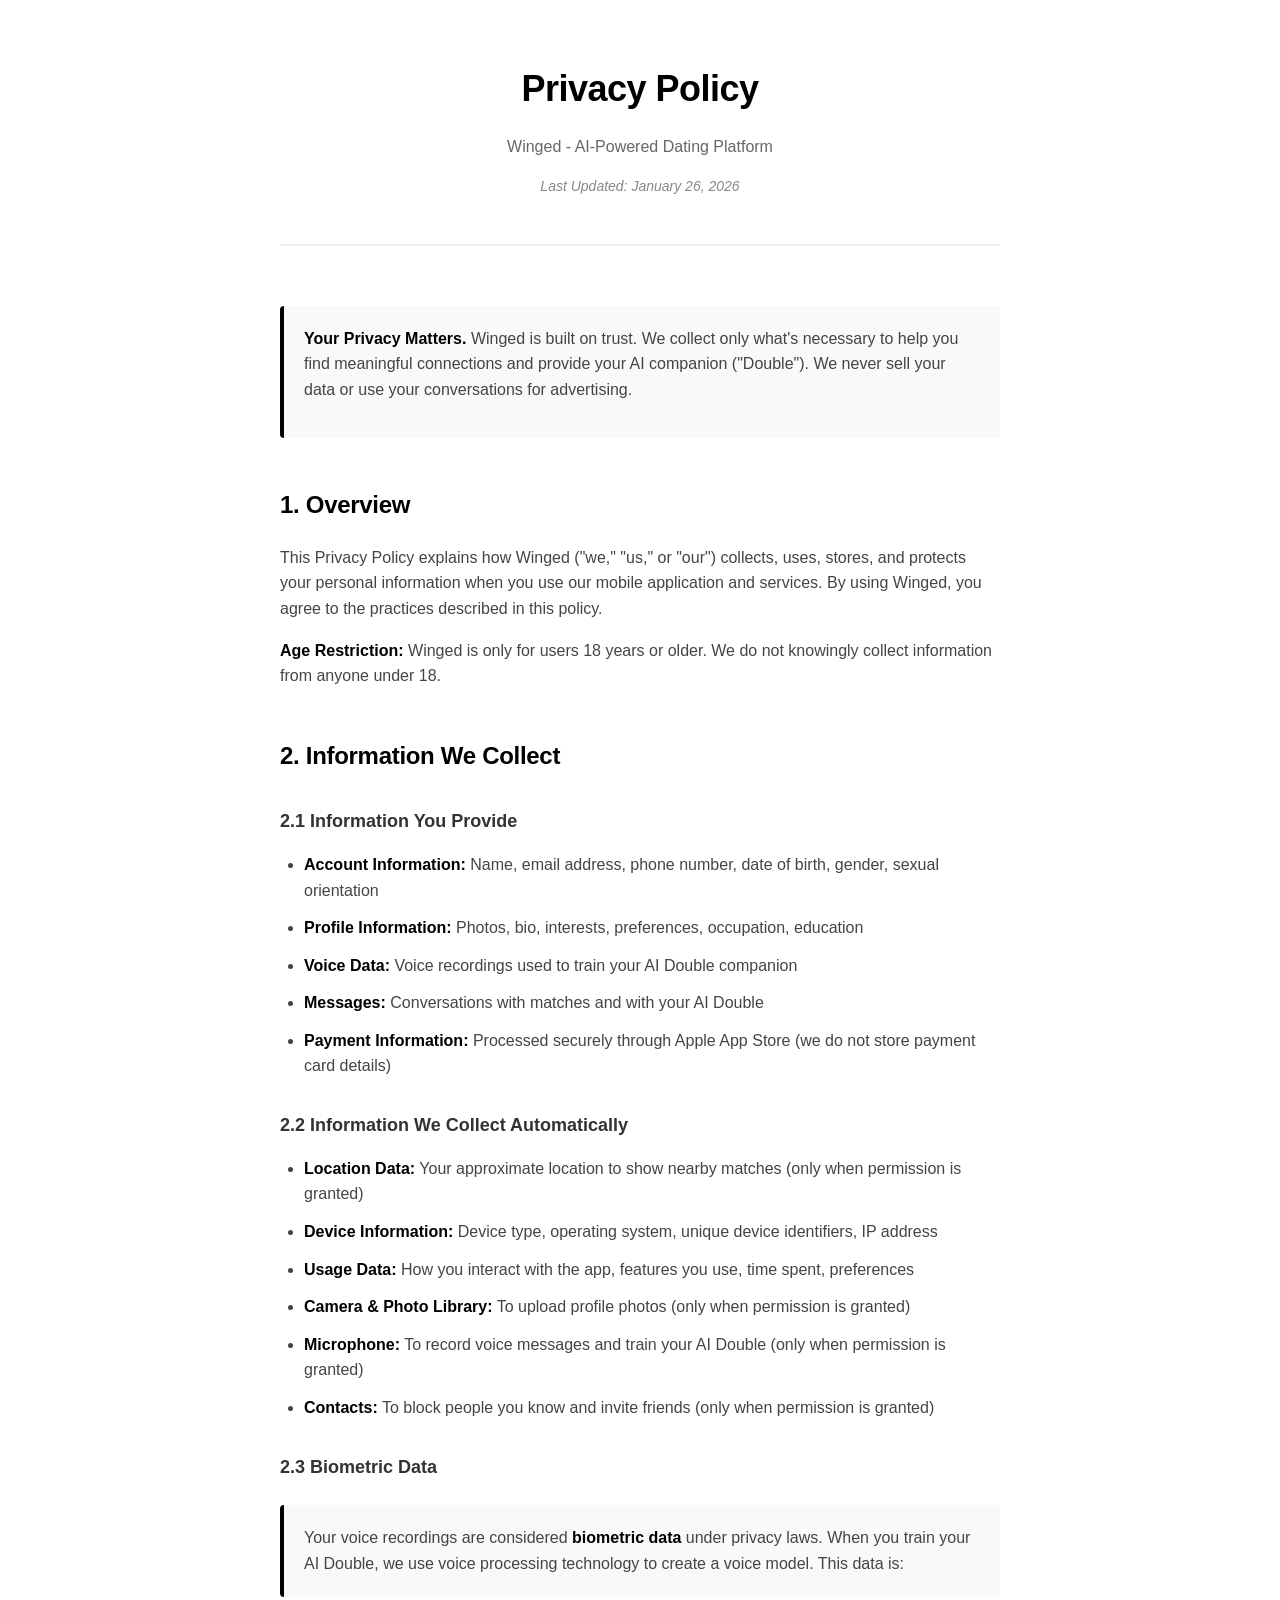
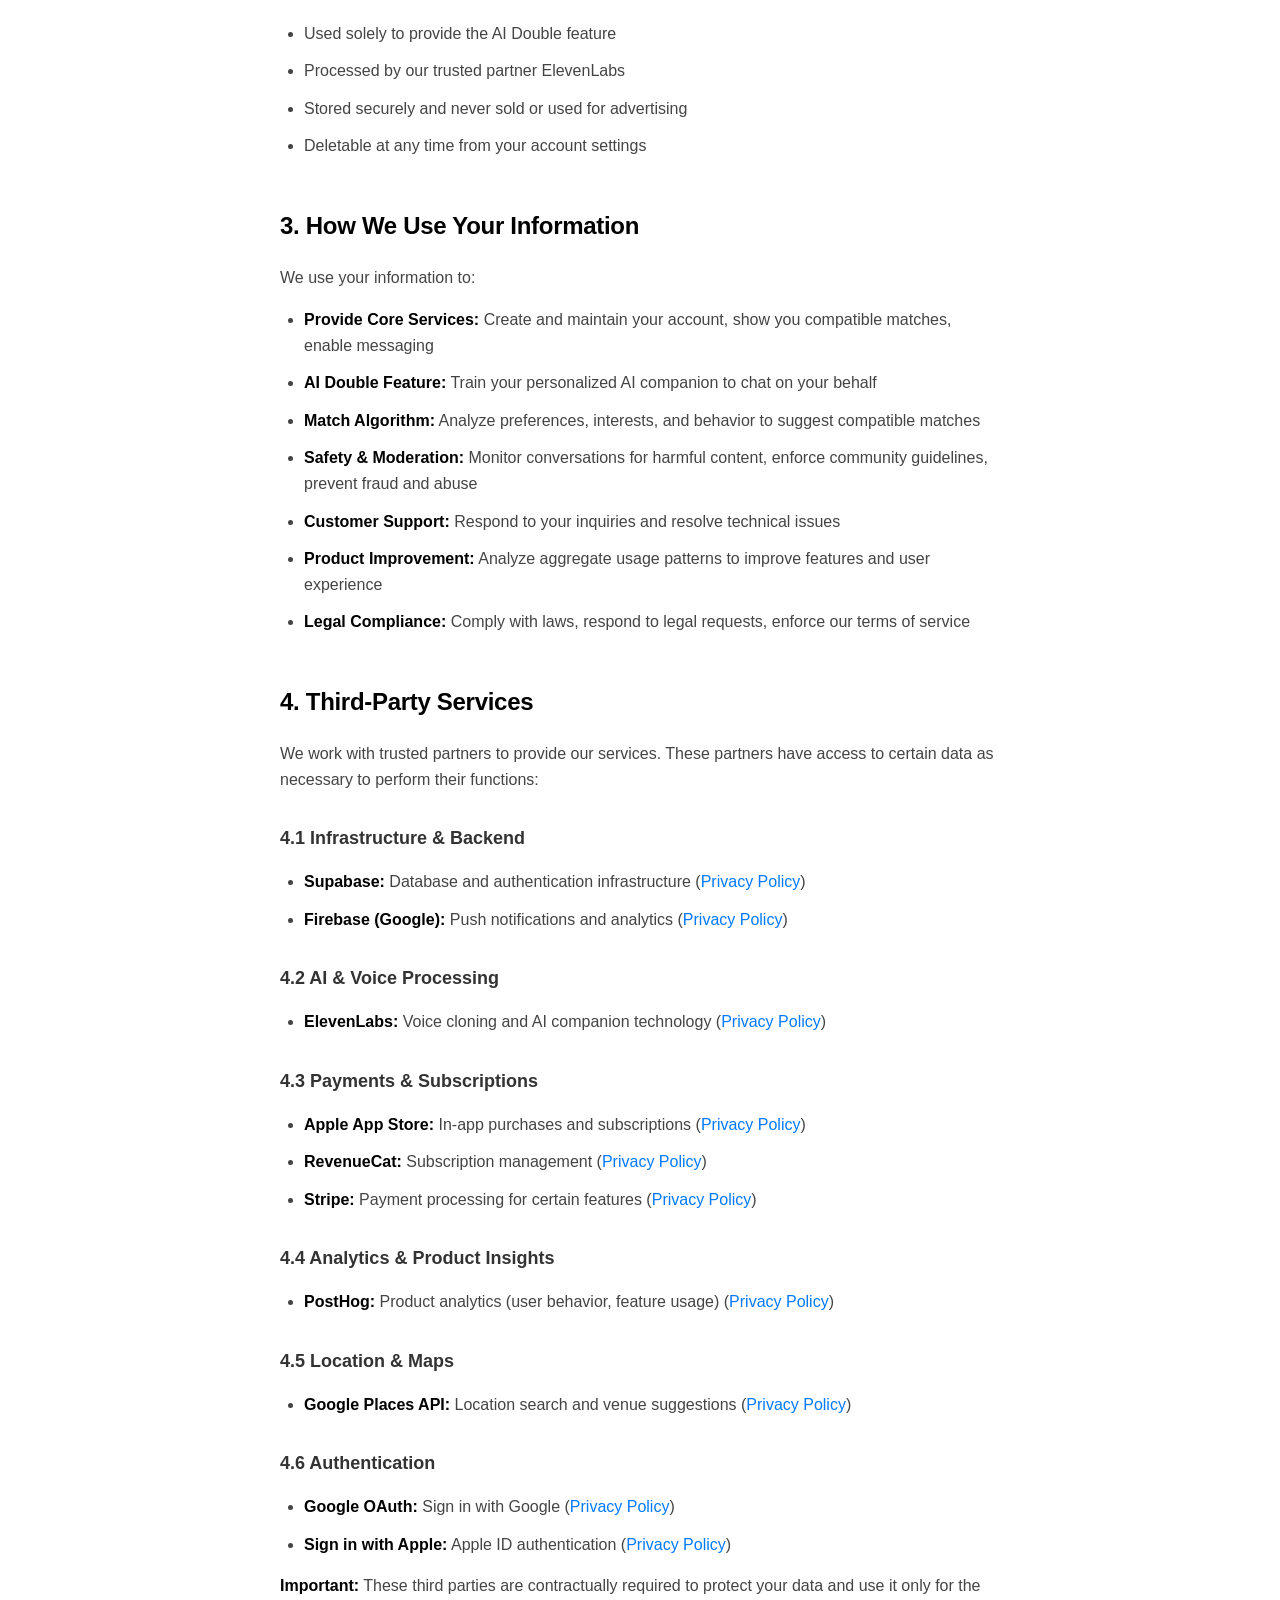
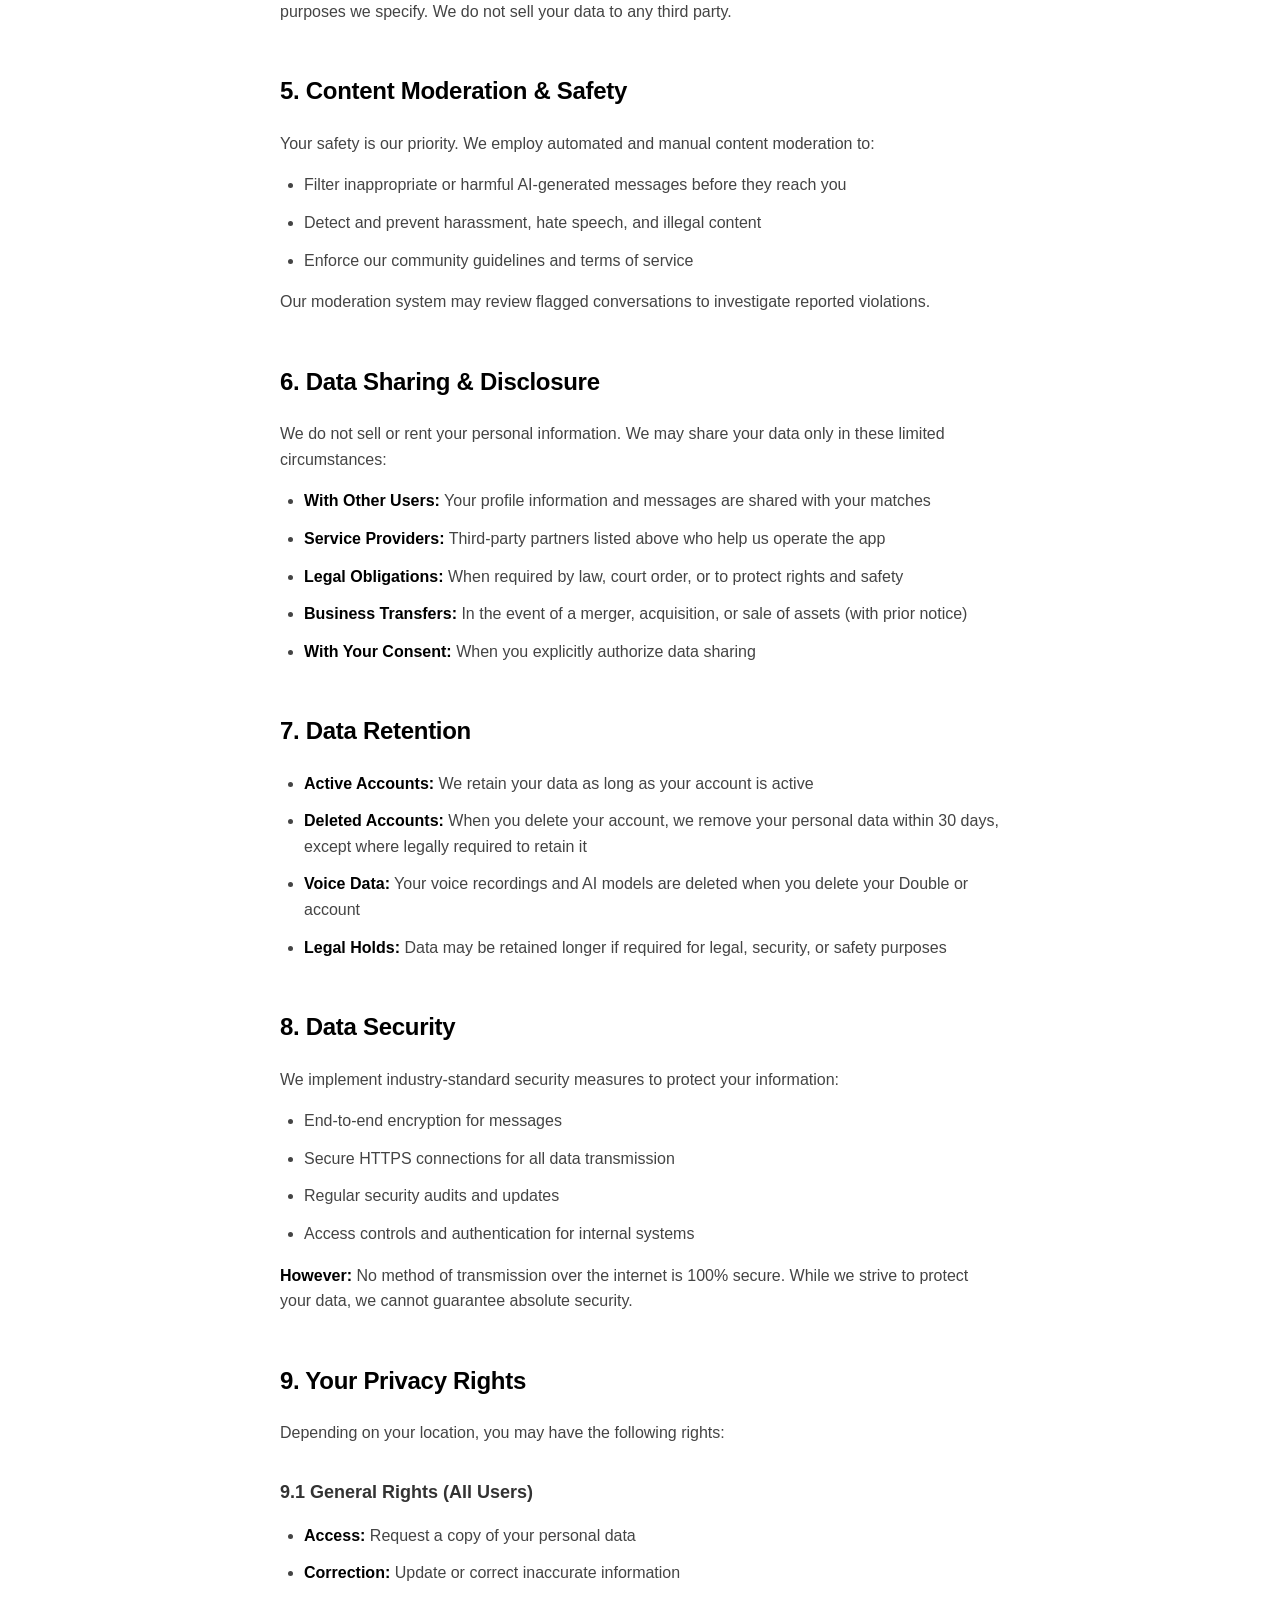
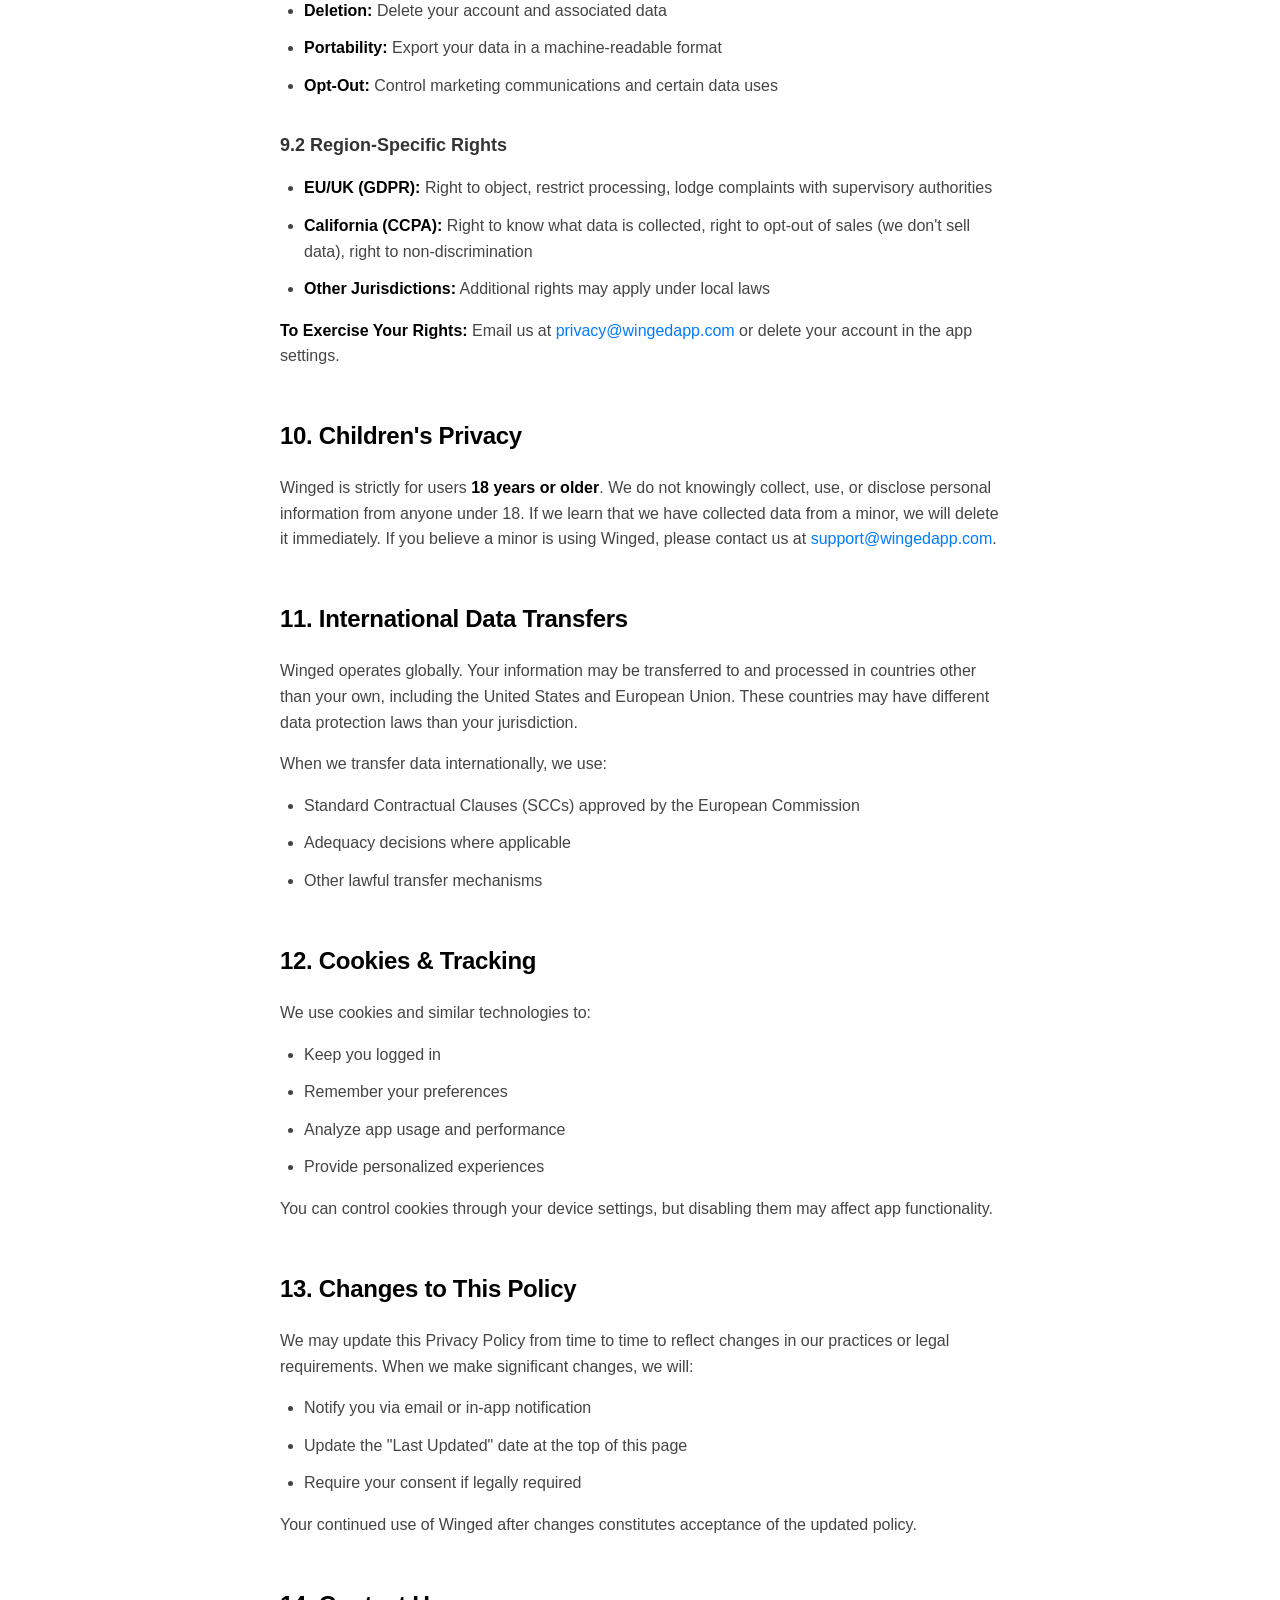
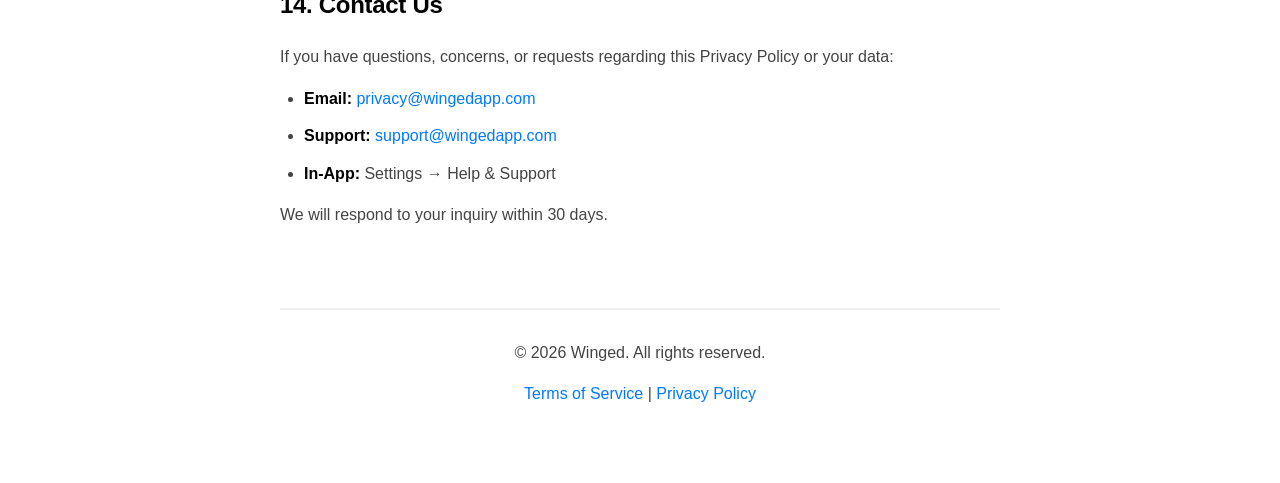
==== privacy-policy/index.html @ e5855928 "Add legal documents for Winged app - privacy policy and terms of service" ====
<!DOCTYPE html>
<html lang="en">
<head>
    <meta charset="UTF-8">
    <meta name="viewport" content="width=device-width, initial-scale=1.0">
    <title>Privacy Policy - Winged</title>
    <style>
        * {
            margin: 0;
            padding: 0;
            box-sizing: border-box;
        }

        body {
            font-family: -apple-system, BlinkMacSystemFont, 'Segoe UI', 'Roboto', 'Helvetica', 'Arial', sans-serif;
            line-height: 1.6;
            color: #333;
            background: #ffffff;
            padding: 20px;
        }

        .container {
            max-width: 800px;
            margin: 0 auto;
            background: white;
            padding: 40px;
        }

        header {
            text-align: center;
            margin-bottom: 60px;
            padding-bottom: 30px;
            border-bottom: 2px solid #f0f0f0;
        }

        h1 {
            font-size: 36px;
            font-weight: 700;
            color: #000;
            margin-bottom: 16px;
            letter-spacing: -0.5px;
        }

        .subtitle {
            font-size: 16px;
            color: #666;
            margin-top: 12px;
        }

        h2 {
            font-size: 24px;
            font-weight: 700;
            color: #000;
            margin-top: 48px;
            margin-bottom: 20px;
            letter-spacing: -0.3px;
        }

        h3 {
            font-size: 18px;
            font-weight: 600;
            color: #333;
            margin-top: 32px;
            margin-bottom: 16px;
        }

        p {
            margin-bottom: 16px;
            font-size: 16px;
            color: #444;
        }

        ul, ol {
            margin-left: 24px;
            margin-bottom: 16px;
        }

        li {
            margin-bottom: 12px;
            font-size: 16px;
            color: #444;
        }

        strong {
            font-weight: 600;
            color: #000;
        }

        a {
            color: #007AFF;
            text-decoration: none;
            border-bottom: 1px solid transparent;
            transition: border-bottom 0.2s ease;
        }

        a:hover {
            border-bottom: 1px solid #007AFF;
        }

        .section {
            margin-bottom: 40px;
        }

        .highlight {
            background: #f8f9fa;
            padding: 20px;
            border-left: 4px solid #000;
            margin: 24px 0;
            border-radius: 4px;
        }

        .date {
            font-size: 14px;
            color: #888;
            font-style: italic;
        }

        footer {
            margin-top: 80px;
            padding-top: 30px;
            border-top: 2px solid #f0f0f0;
            text-align: center;
            color: #888;
            font-size: 14px;
        }

        @media (max-width: 768px) {
            .container {
                padding: 24px;
            }

            h1 {
                font-size: 28px;
            }

            h2 {
                font-size: 20px;
            }

            h3 {
                font-size: 16px;
            }
        }
    </style>
</head>
<body>
    <div class="container">
        <header>
            <h1>Privacy Policy</h1>
            <p class="subtitle">Winged - AI-Powered Dating Platform</p>
            <p class="date">Last Updated: January 26, 2026</p>
        </header>

        <div class="highlight">
            <p><strong>Your Privacy Matters.</strong> Winged is built on trust. We collect only what's necessary to help you find meaningful connections and provide your AI companion ("Double"). We never sell your data or use your conversations for advertising.</p>
        </div>

        <div class="section">
            <h2>1. Overview</h2>
            <p>This Privacy Policy explains how Winged ("we," "us," or "our") collects, uses, stores, and protects your personal information when you use our mobile application and services. By using Winged, you agree to the practices described in this policy.</p>
            <p><strong>Age Restriction:</strong> Winged is only for users 18 years or older. We do not knowingly collect information from anyone under 18.</p>
        </div>

        <div class="section">
            <h2>2. Information We Collect</h2>

            <h3>2.1 Information You Provide</h3>
            <ul>
                <li><strong>Account Information:</strong> Name, email address, phone number, date of birth, gender, sexual orientation</li>
                <li><strong>Profile Information:</strong> Photos, bio, interests, preferences, occupation, education</li>
                <li><strong>Voice Data:</strong> Voice recordings used to train your AI Double companion</li>
                <li><strong>Messages:</strong> Conversations with matches and with your AI Double</li>
                <li><strong>Payment Information:</strong> Processed securely through Apple App Store (we do not store payment card details)</li>
            </ul>

            <h3>2.2 Information We Collect Automatically</h3>
            <ul>
                <li><strong>Location Data:</strong> Your approximate location to show nearby matches (only when permission is granted)</li>
                <li><strong>Device Information:</strong> Device type, operating system, unique device identifiers, IP address</li>
                <li><strong>Usage Data:</strong> How you interact with the app, features you use, time spent, preferences</li>
                <li><strong>Camera & Photo Library:</strong> To upload profile photos (only when permission is granted)</li>
                <li><strong>Microphone:</strong> To record voice messages and train your AI Double (only when permission is granted)</li>
                <li><strong>Contacts:</strong> To block people you know and invite friends (only when permission is granted)</li>
            </ul>

            <h3>2.3 Biometric Data</h3>
            <p class="highlight">Your voice recordings are considered <strong>biometric data</strong> under privacy laws. When you train your AI Double, we use voice processing technology to create a voice model. This data is:</p>
            <ul>
                <li>Used solely to provide the AI Double feature</li>
                <li>Processed by our trusted partner ElevenLabs</li>
                <li>Stored securely and never sold or used for advertising</li>
                <li>Deletable at any time from your account settings</li>
            </ul>
        </div>

        <div class="section">
            <h2>3. How We Use Your Information</h2>
            <p>We use your information to:</p>
            <ul>
                <li><strong>Provide Core Services:</strong> Create and maintain your account, show you compatible matches, enable messaging</li>
                <li><strong>AI Double Feature:</strong> Train your personalized AI companion to chat on your behalf</li>
                <li><strong>Match Algorithm:</strong> Analyze preferences, interests, and behavior to suggest compatible matches</li>
                <li><strong>Safety & Moderation:</strong> Monitor conversations for harmful content, enforce community guidelines, prevent fraud and abuse</li>
                <li><strong>Customer Support:</strong> Respond to your inquiries and resolve technical issues</li>
                <li><strong>Product Improvement:</strong> Analyze aggregate usage patterns to improve features and user experience</li>
                <li><strong>Legal Compliance:</strong> Comply with laws, respond to legal requests, enforce our terms of service</li>
            </ul>
        </div>

        <div class="section">
            <h2>4. Third-Party Services</h2>
            <p>We work with trusted partners to provide our services. These partners have access to certain data as necessary to perform their functions:</p>

            <h3>4.1 Infrastructure & Backend</h3>
            <ul>
                <li><strong>Supabase:</strong> Database and authentication infrastructure (<a href="https://supabase.com/privacy" target="_blank">Privacy Policy</a>)</li>
                <li><strong>Firebase (Google):</strong> Push notifications and analytics (<a href="https://firebase.google.com/support/privacy" target="_blank">Privacy Policy</a>)</li>
            </ul>

            <h3>4.2 AI & Voice Processing</h3>
            <ul>
                <li><strong>ElevenLabs:</strong> Voice cloning and AI companion technology (<a href="https://elevenlabs.io/privacy" target="_blank">Privacy Policy</a>)</li>
            </ul>

            <h3>4.3 Payments & Subscriptions</h3>
            <ul>
                <li><strong>Apple App Store:</strong> In-app purchases and subscriptions (<a href="https://www.apple.com/legal/privacy/" target="_blank">Privacy Policy</a>)</li>
                <li><strong>RevenueCat:</strong> Subscription management (<a href="https://www.revenuecat.com/privacy" target="_blank">Privacy Policy</a>)</li>
                <li><strong>Stripe:</strong> Payment processing for certain features (<a href="https://stripe.com/privacy" target="_blank">Privacy Policy</a>)</li>
            </ul>

            <h3>4.4 Analytics & Product Insights</h3>
            <ul>
                <li><strong>PostHog:</strong> Product analytics (user behavior, feature usage) (<a href="https://posthog.com/privacy" target="_blank">Privacy Policy</a>)</li>
            </ul>

            <h3>4.5 Location & Maps</h3>
            <ul>
                <li><strong>Google Places API:</strong> Location search and venue suggestions (<a href="https://policies.google.com/privacy" target="_blank">Privacy Policy</a>)</li>
            </ul>

            <h3>4.6 Authentication</h3>
            <ul>
                <li><strong>Google OAuth:</strong> Sign in with Google (<a href="https://policies.google.com/privacy" target="_blank">Privacy Policy</a>)</li>
                <li><strong>Sign in with Apple:</strong> Apple ID authentication (<a href="https://www.apple.com/legal/privacy/" target="_blank">Privacy Policy</a>)</li>
            </ul>

            <p><strong>Important:</strong> These third parties are contractually required to protect your data and use it only for the purposes we specify. We do not sell your data to any third party.</p>
        </div>

        <div class="section">
            <h2>5. Content Moderation & Safety</h2>
            <p>Your safety is our priority. We employ automated and manual content moderation to:</p>
            <ul>
                <li>Filter inappropriate or harmful AI-generated messages before they reach you</li>
                <li>Detect and prevent harassment, hate speech, and illegal content</li>
                <li>Enforce our community guidelines and terms of service</li>
            </ul>
            <p>Our moderation system may review flagged conversations to investigate reported violations.</p>
        </div>

        <div class="section">
            <h2>6. Data Sharing & Disclosure</h2>
            <p>We do not sell or rent your personal information. We may share your data only in these limited circumstances:</p>
            <ul>
                <li><strong>With Other Users:</strong> Your profile information and messages are shared with your matches</li>
                <li><strong>Service Providers:</strong> Third-party partners listed above who help us operate the app</li>
                <li><strong>Legal Obligations:</strong> When required by law, court order, or to protect rights and safety</li>
                <li><strong>Business Transfers:</strong> In the event of a merger, acquisition, or sale of assets (with prior notice)</li>
                <li><strong>With Your Consent:</strong> When you explicitly authorize data sharing</li>
            </ul>
        </div>

        <div class="section">
            <h2>7. Data Retention</h2>
            <ul>
                <li><strong>Active Accounts:</strong> We retain your data as long as your account is active</li>
                <li><strong>Deleted Accounts:</strong> When you delete your account, we remove your personal data within 30 days, except where legally required to retain it</li>
                <li><strong>Voice Data:</strong> Your voice recordings and AI models are deleted when you delete your Double or account</li>
                <li><strong>Legal Holds:</strong> Data may be retained longer if required for legal, security, or safety purposes</li>
            </ul>
        </div>

        <div class="section">
            <h2>8. Data Security</h2>
            <p>We implement industry-standard security measures to protect your information:</p>
            <ul>
                <li>End-to-end encryption for messages</li>
                <li>Secure HTTPS connections for all data transmission</li>
                <li>Regular security audits and updates</li>
                <li>Access controls and authentication for internal systems</li>
            </ul>
            <p><strong>However:</strong> No method of transmission over the internet is 100% secure. While we strive to protect your data, we cannot guarantee absolute security.</p>
        </div>

        <div class="section">
            <h2>9. Your Privacy Rights</h2>
            <p>Depending on your location, you may have the following rights:</p>

            <h3>9.1 General Rights (All Users)</h3>
            <ul>
                <li><strong>Access:</strong> Request a copy of your personal data</li>
                <li><strong>Correction:</strong> Update or correct inaccurate information</li>
                <li><strong>Deletion:</strong> Delete your account and associated data</li>
                <li><strong>Portability:</strong> Export your data in a machine-readable format</li>
                <li><strong>Opt-Out:</strong> Control marketing communications and certain data uses</li>
            </ul>

            <h3>9.2 Region-Specific Rights</h3>
            <ul>
                <li><strong>EU/UK (GDPR):</strong> Right to object, restrict processing, lodge complaints with supervisory authorities</li>
                <li><strong>California (CCPA):</strong> Right to know what data is collected, right to opt-out of sales (we don't sell data), right to non-discrimination</li>
                <li><strong>Other Jurisdictions:</strong> Additional rights may apply under local laws</li>
            </ul>

            <p><strong>To Exercise Your Rights:</strong> Email us at <a href="mailto:privacy@wingedapp.com">privacy@wingedapp.com</a> or delete your account in the app settings.</p>
        </div>

        <div class="section">
            <h2>10. Children's Privacy</h2>
            <p>Winged is strictly for users <strong>18 years or older</strong>. We do not knowingly collect, use, or disclose personal information from anyone under 18. If we learn that we have collected data from a minor, we will delete it immediately. If you believe a minor is using Winged, please contact us at <a href="mailto:support@wingedapp.com">support@wingedapp.com</a>.</p>
        </div>

        <div class="section">
            <h2>11. International Data Transfers</h2>
            <p>Winged operates globally. Your information may be transferred to and processed in countries other than your own, including the United States and European Union. These countries may have different data protection laws than your jurisdiction.</p>
            <p>When we transfer data internationally, we use:</p>
            <ul>
                <li>Standard Contractual Clauses (SCCs) approved by the European Commission</li>
                <li>Adequacy decisions where applicable</li>
                <li>Other lawful transfer mechanisms</li>
            </ul>
        </div>

        <div class="section">
            <h2>12. Cookies & Tracking</h2>
            <p>We use cookies and similar technologies to:</p>
            <ul>
                <li>Keep you logged in</li>
                <li>Remember your preferences</li>
                <li>Analyze app usage and performance</li>
                <li>Provide personalized experiences</li>
            </ul>
            <p>You can control cookies through your device settings, but disabling them may affect app functionality.</p>
        </div>

        <div class="section">
            <h2>13. Changes to This Policy</h2>
            <p>We may update this Privacy Policy from time to time to reflect changes in our practices or legal requirements. When we make significant changes, we will:</p>
            <ul>
                <li>Notify you via email or in-app notification</li>
                <li>Update the "Last Updated" date at the top of this page</li>
                <li>Require your consent if legally required</li>
            </ul>
            <p>Your continued use of Winged after changes constitutes acceptance of the updated policy.</p>
        </div>

        <div class="section">
            <h2>14. Contact Us</h2>
            <p>If you have questions, concerns, or requests regarding this Privacy Policy or your data:</p>
            <ul>
                <li><strong>Email:</strong> <a href="mailto:privacy@wingedapp.com">privacy@wingedapp.com</a></li>
                <li><strong>Support:</strong> <a href="mailto:support@wingedapp.com">support@wingedapp.com</a></li>
                <li><strong>In-App:</strong> Settings → Help & Support</li>
            </ul>
            <p>We will respond to your inquiry within 30 days.</p>
        </div>

        <footer>
            <p>&copy; 2026 Winged. All rights reserved.</p>
            <p><a href="../terms-of-service/">Terms of Service</a> | <a href="../privacy-policy/">Privacy Policy</a></p>
        </footer>
    </div>
</body>
</html>
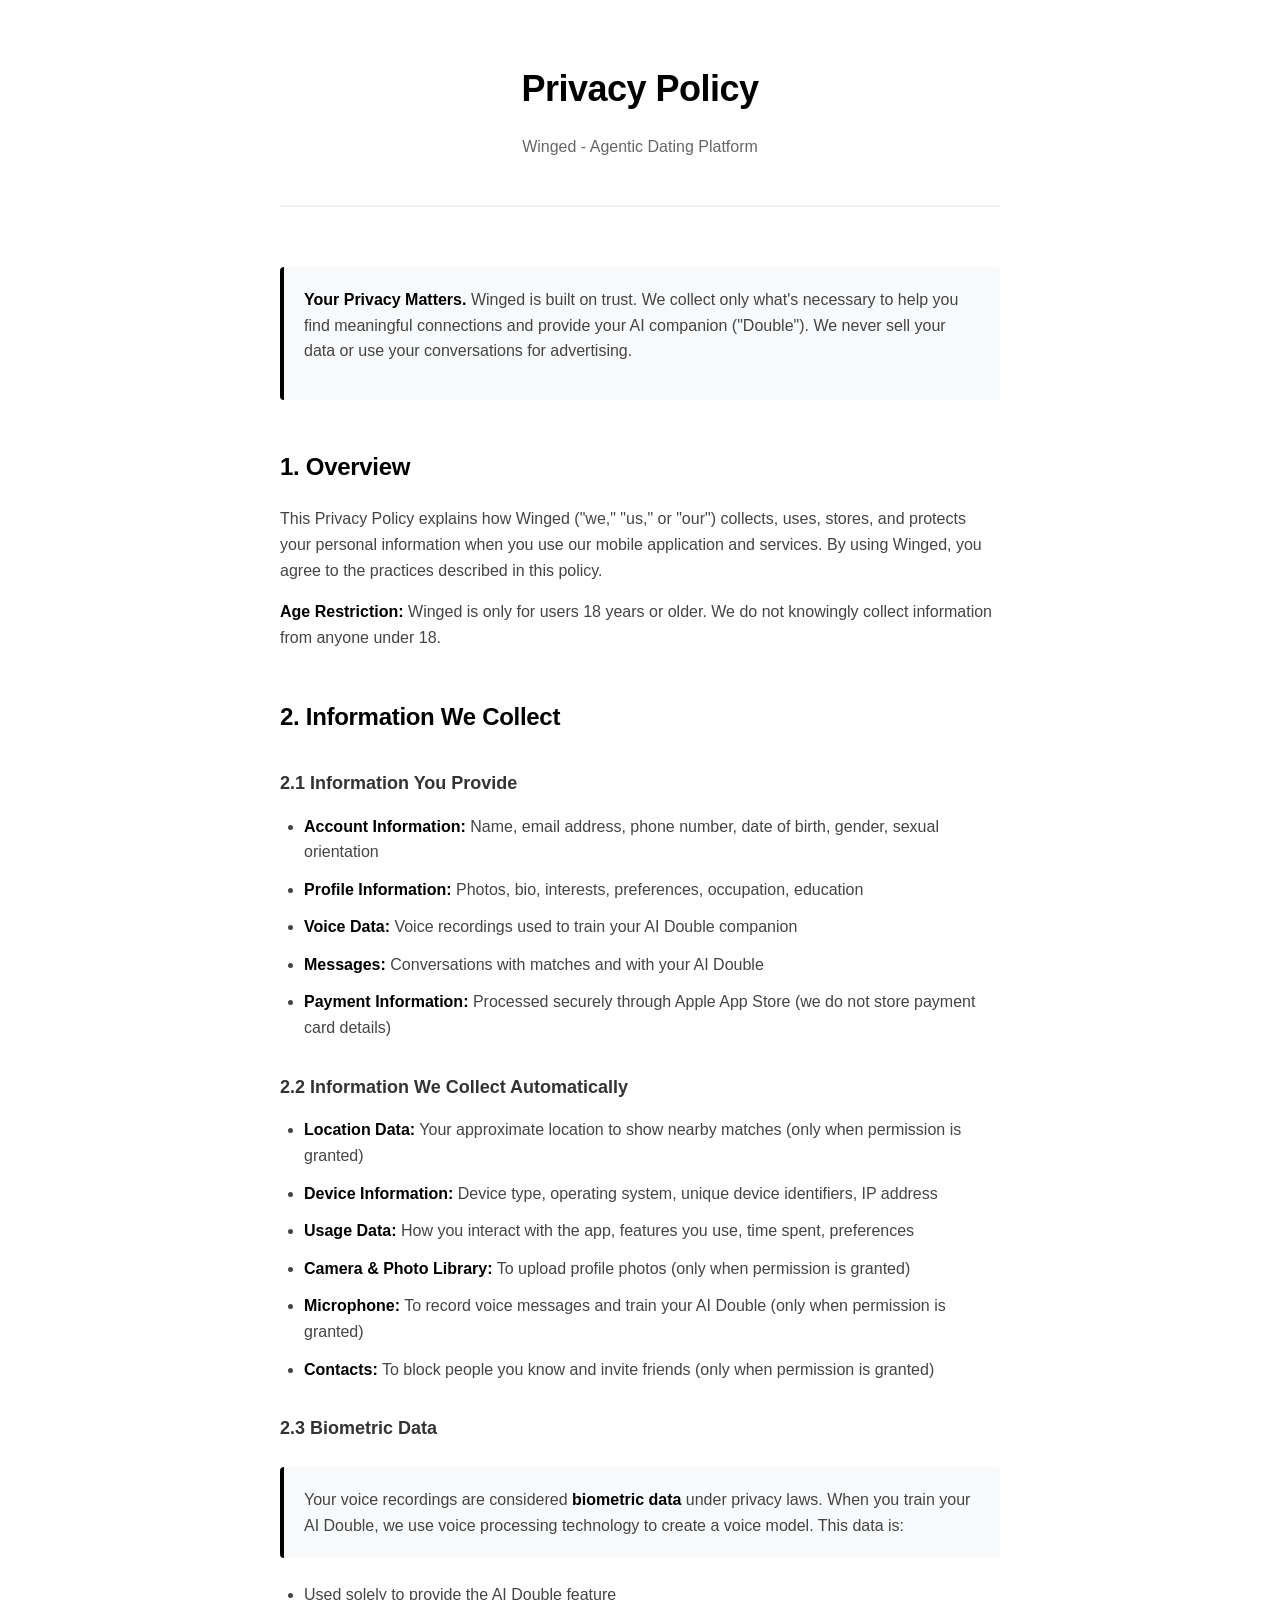
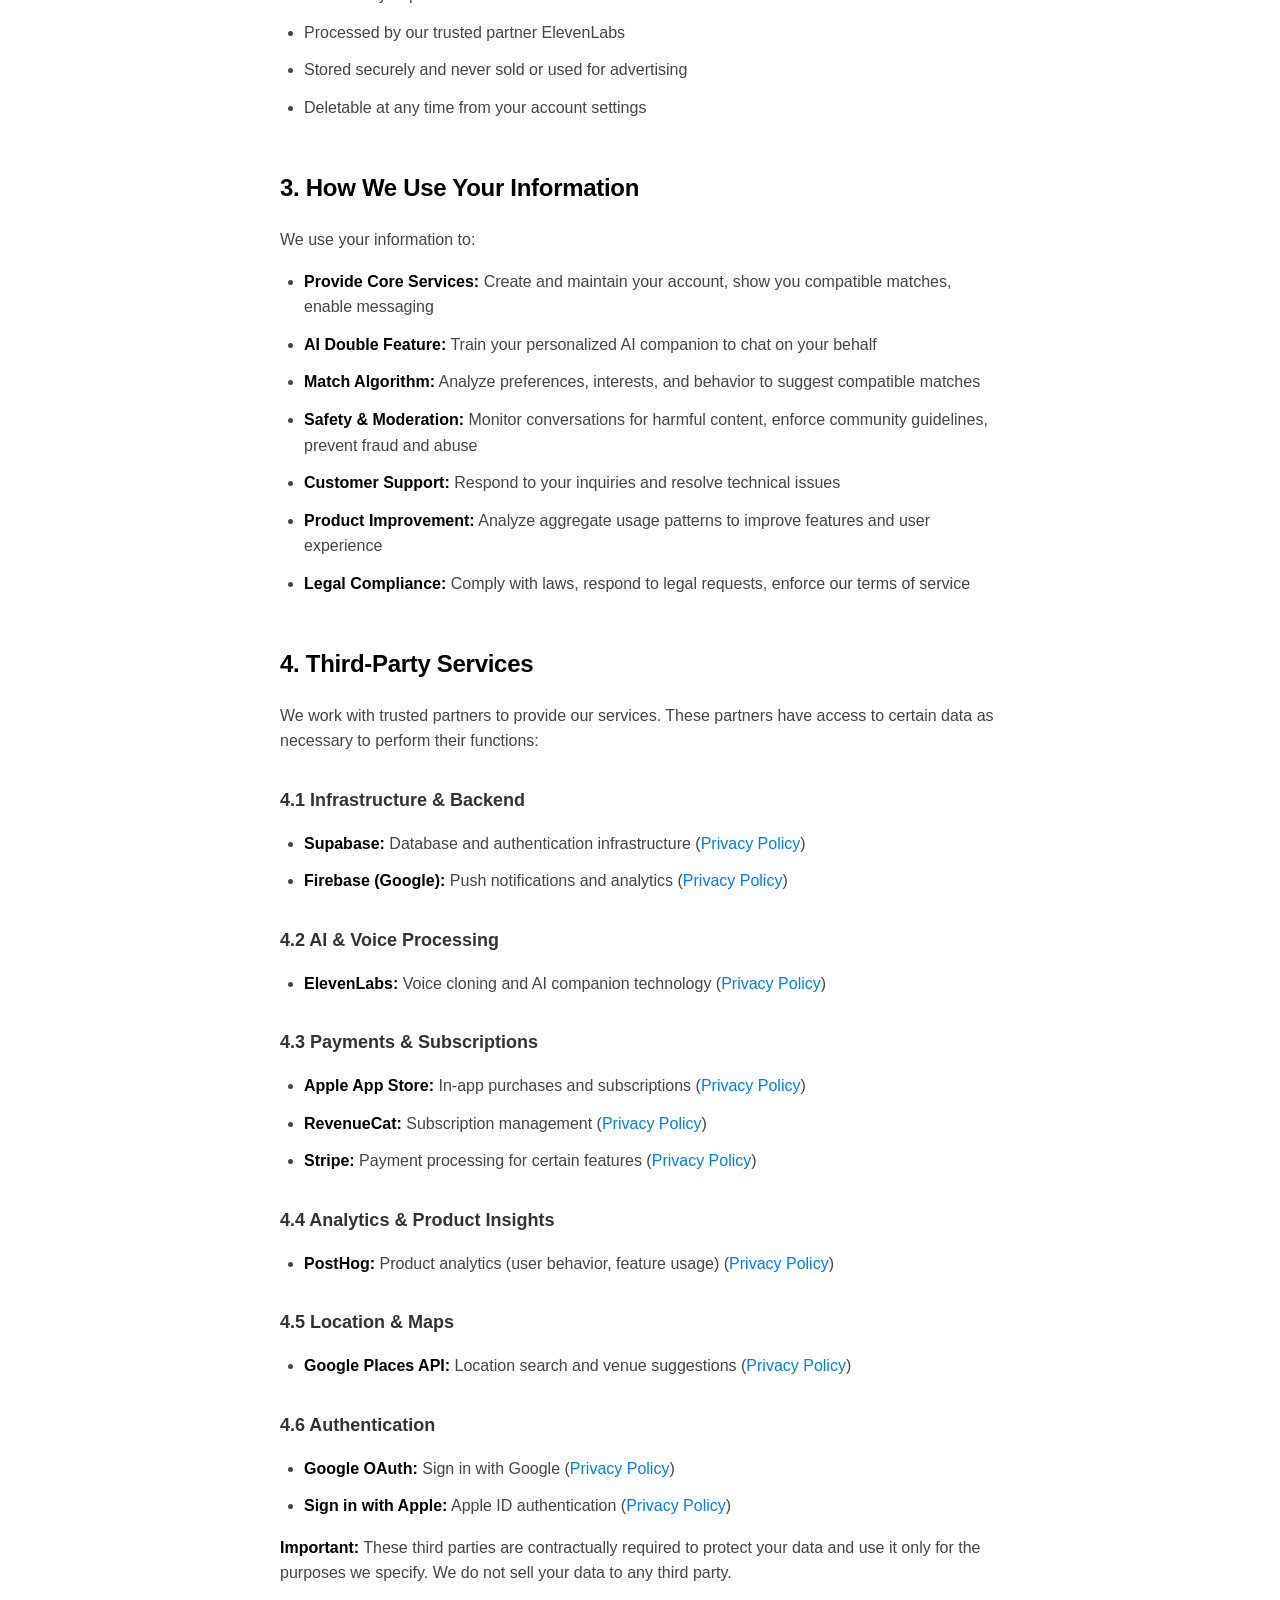
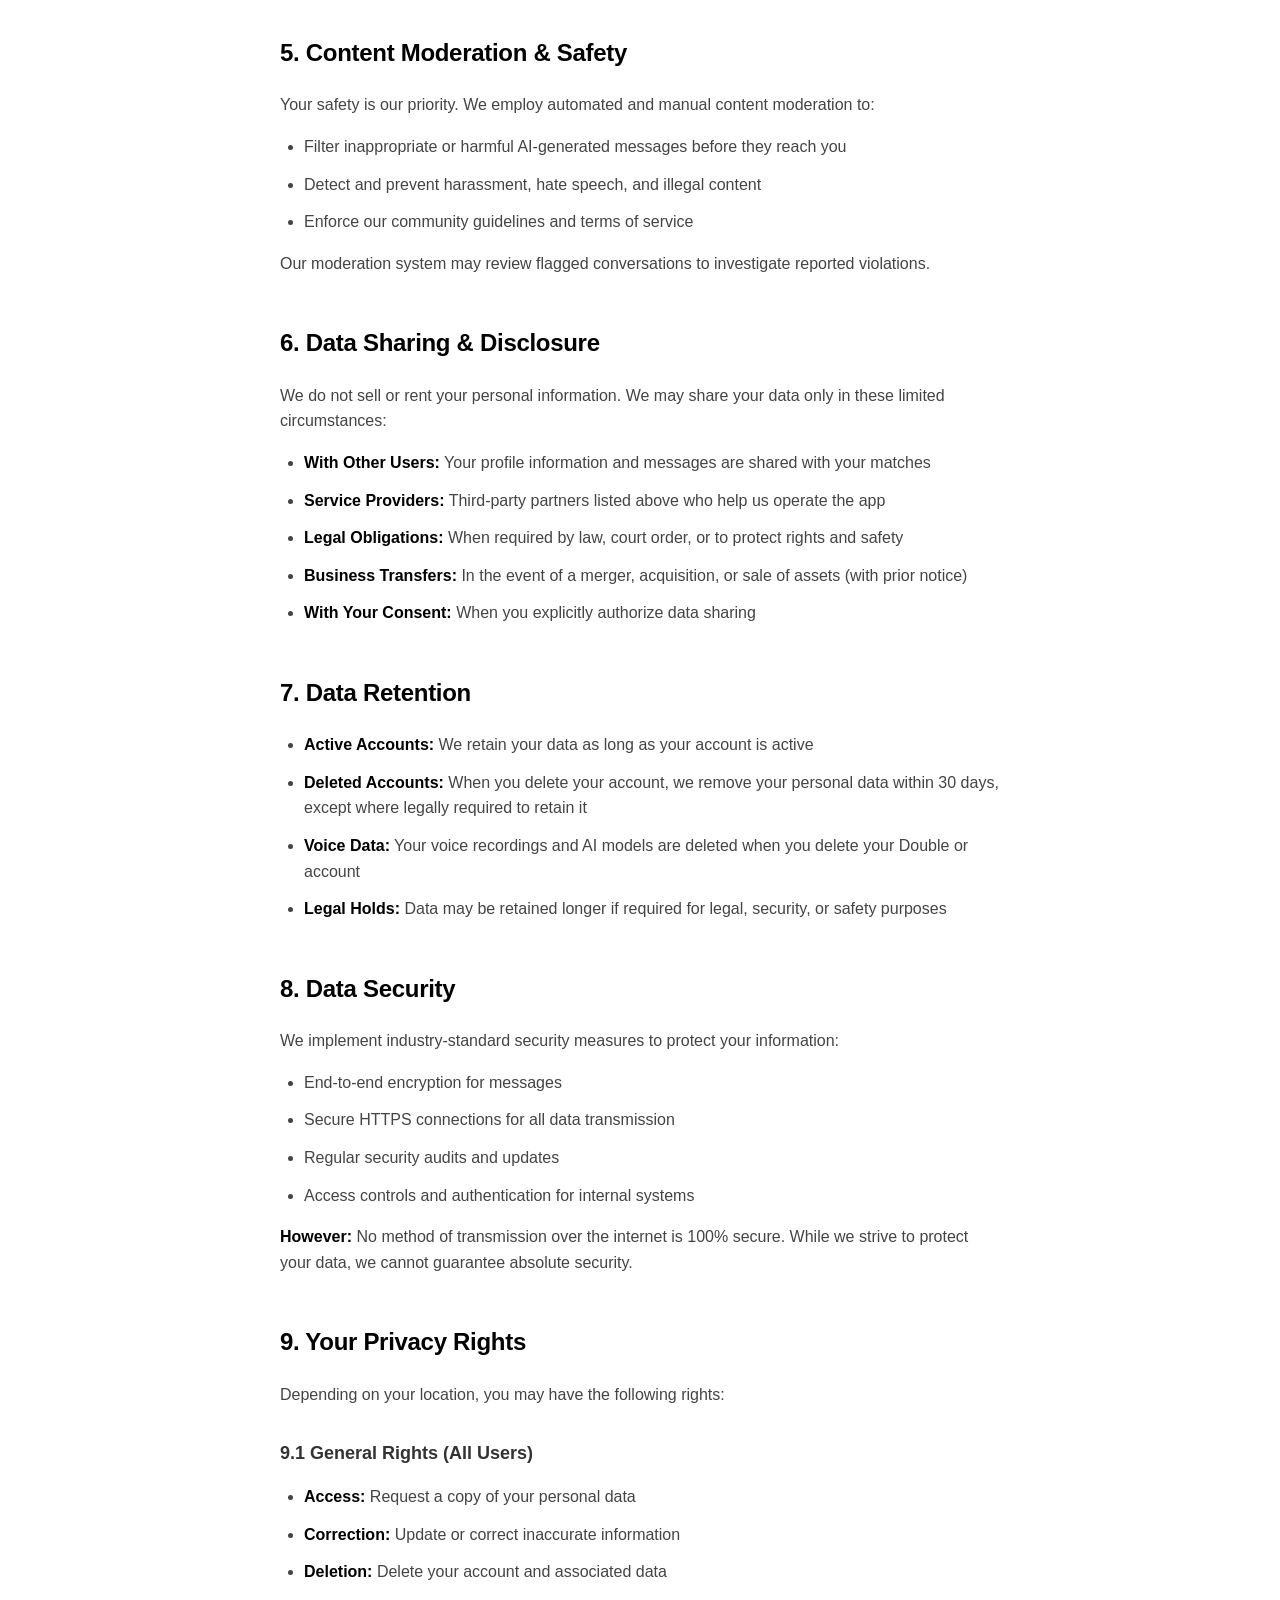
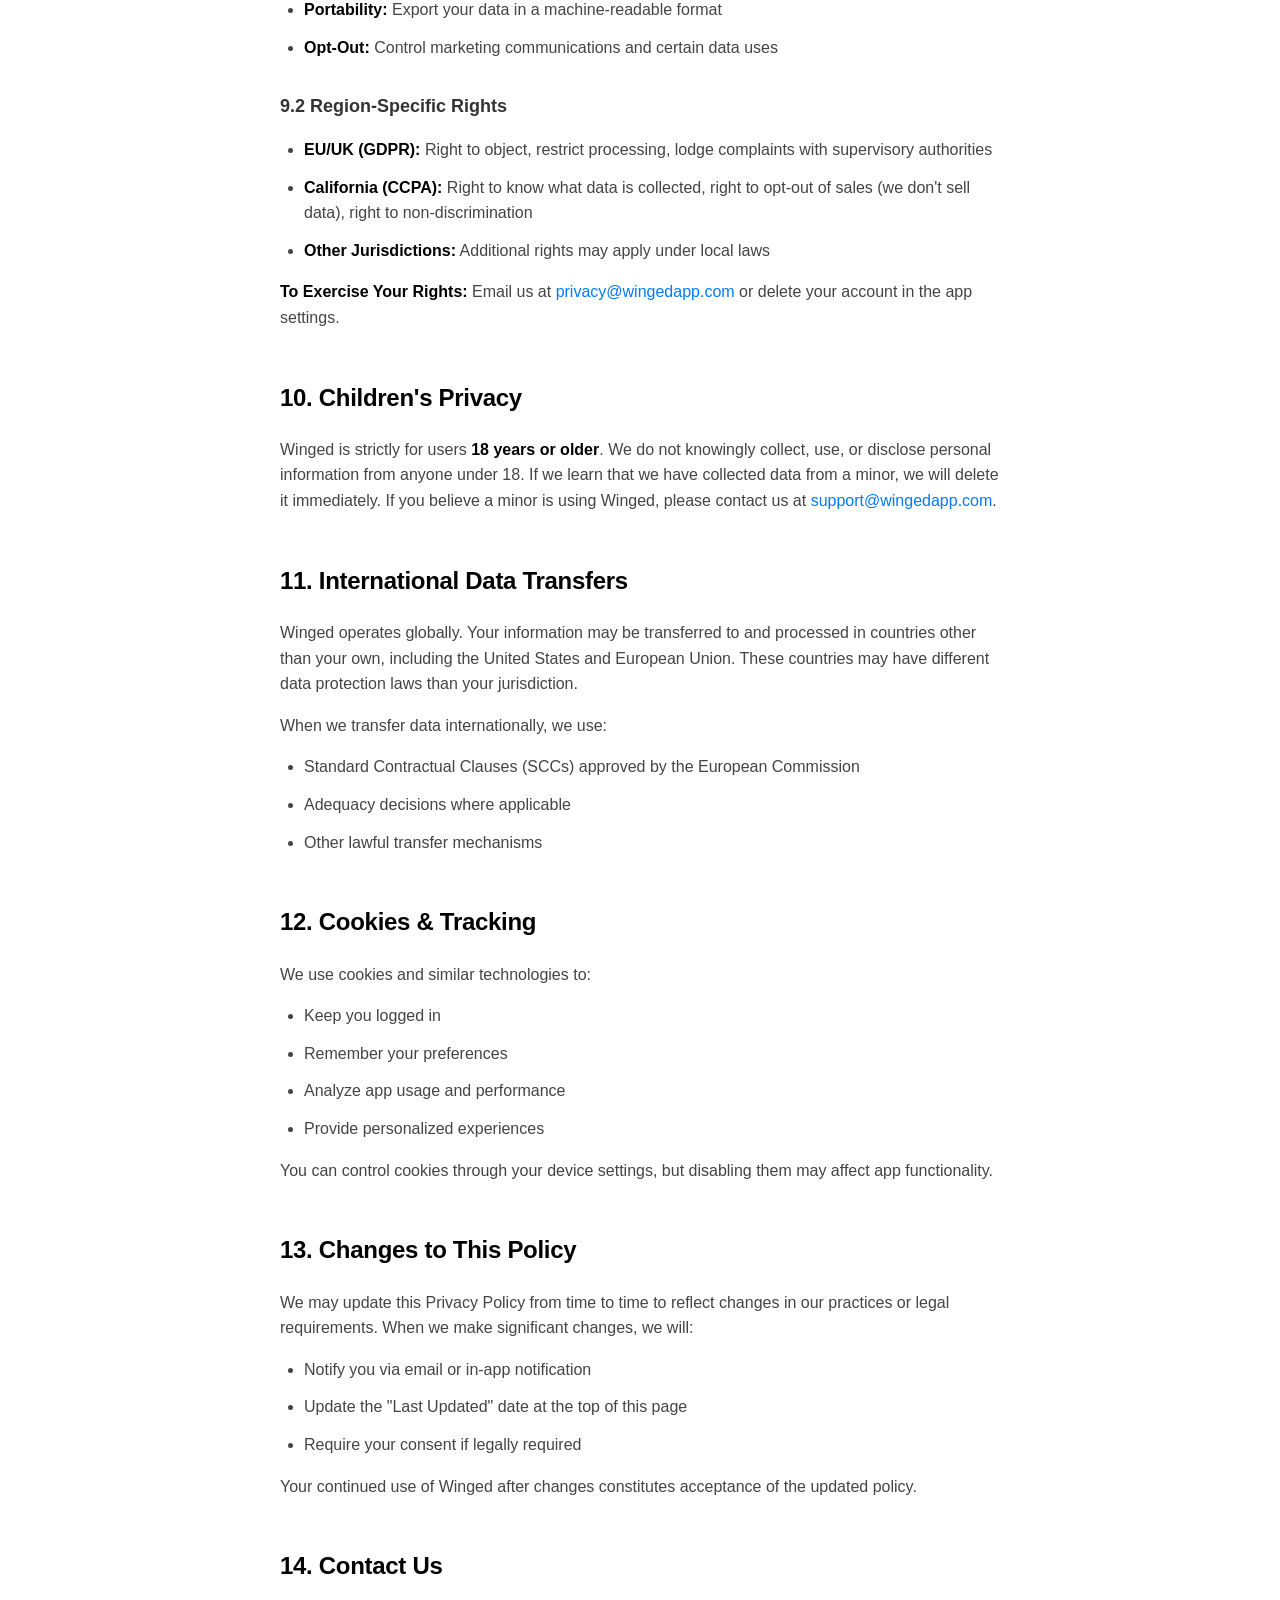
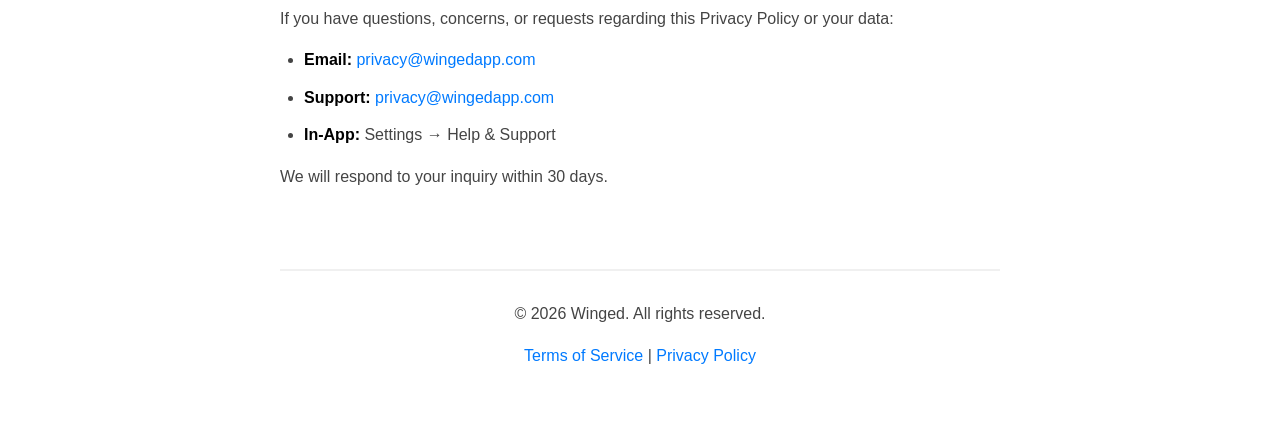
==== commit eb9f1b40: "Update index.html" ====
--- a/privacy-policy/index.html
+++ b/privacy-policy/index.html
@@ -147,8 +147,7 @@
     <div class="container">
         <header>
             <h1>Privacy Policy</h1>
-            <p class="subtitle">Winged - AI-Powered Dating Platform</p>
-            <p class="date">Last Updated: January 26, 2026</p>
+            <p class="subtitle">Winged - Agentic Dating Platform</p>
         </header>
 
         <div class="highlight">
@@ -360,7 +359,7 @@
             <p>If you have questions, concerns, or requests regarding this Privacy Policy or your data:</p>
             <ul>
                 <li><strong>Email:</strong> <a href="mailto:privacy@wingedapp.com">privacy@wingedapp.com</a></li>
-                <li><strong>Support:</strong> <a href="mailto:support@wingedapp.com">support@wingedapp.com</a></li>
+                <li><strong>Support:</strong> <a href="mailto:privacy@wingedapp.com">privacy@wingedapp.com</a></li>
                 <li><strong>In-App:</strong> Settings → Help & Support</li>
             </ul>
             <p>We will respond to your inquiry within 30 days.</p>
@@ -372,4 +371,4 @@
         </footer>
     </div>
 </body>
-</html>+</html>
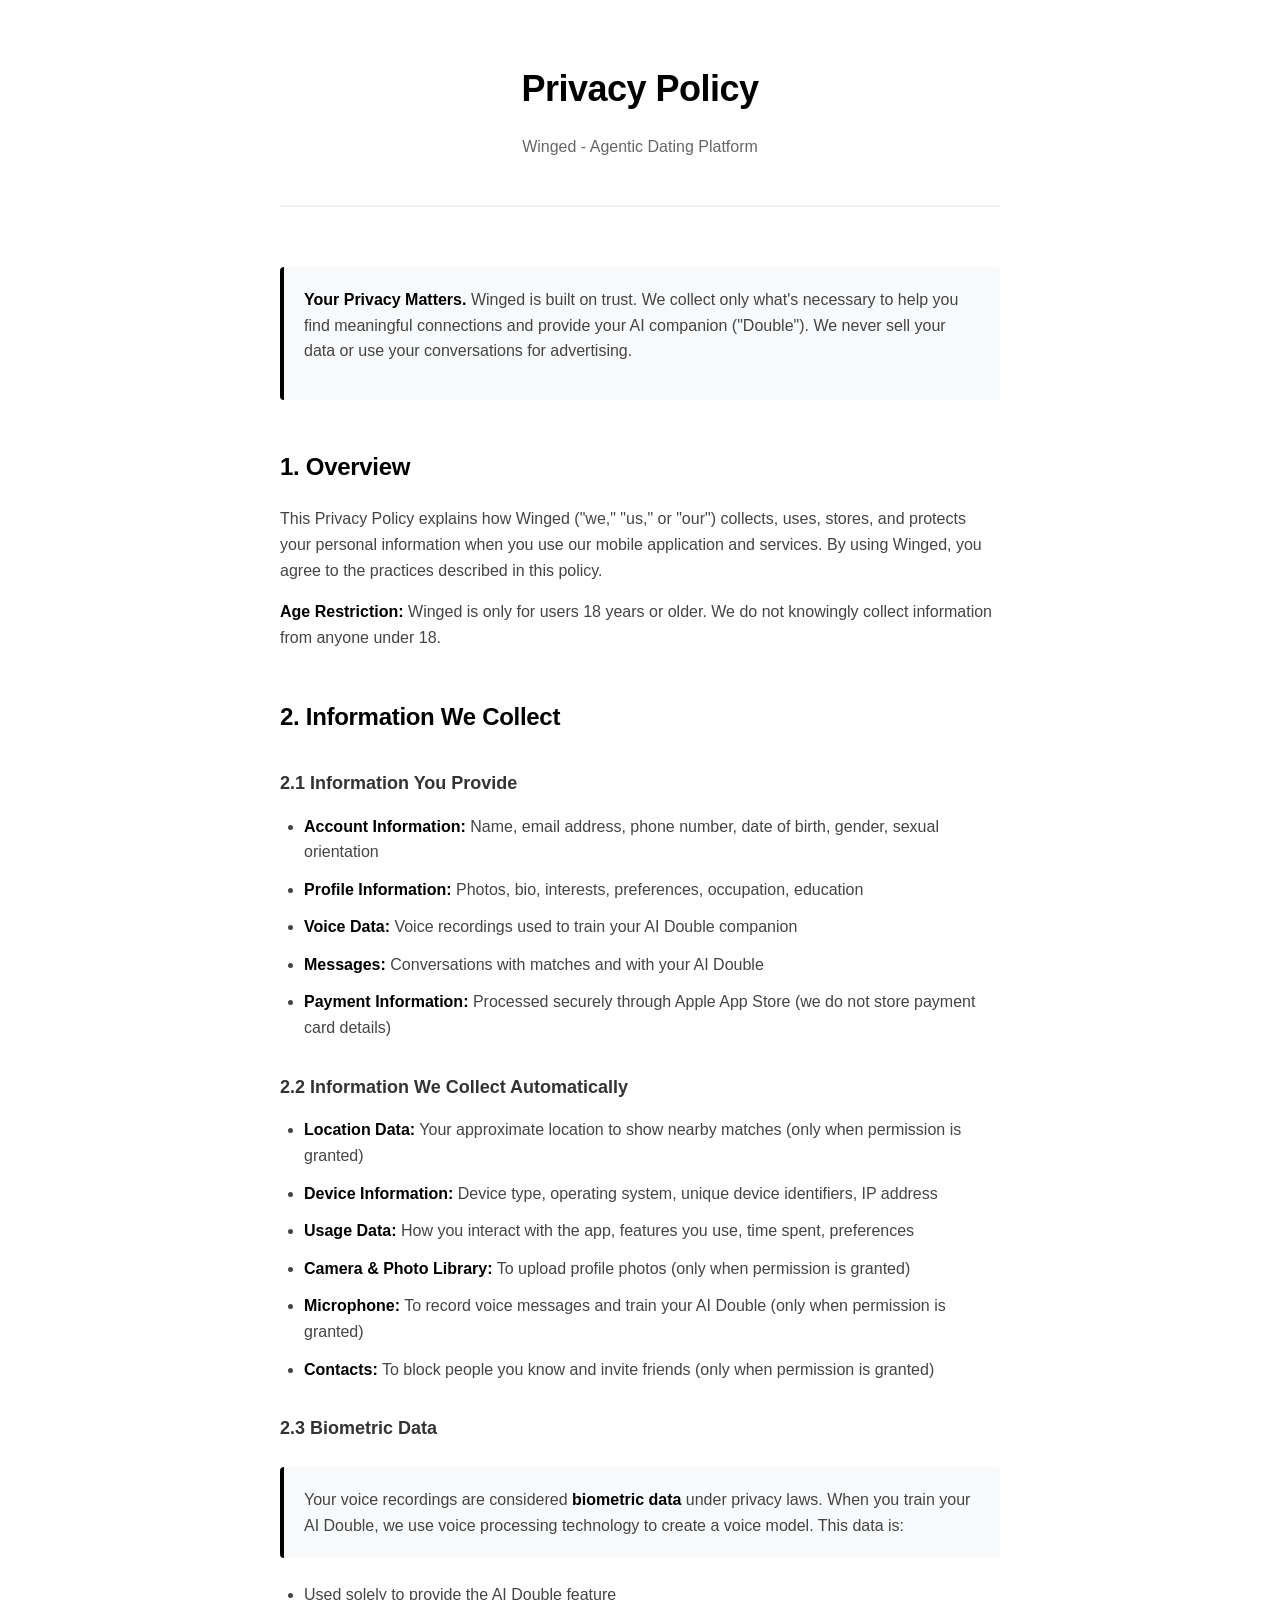
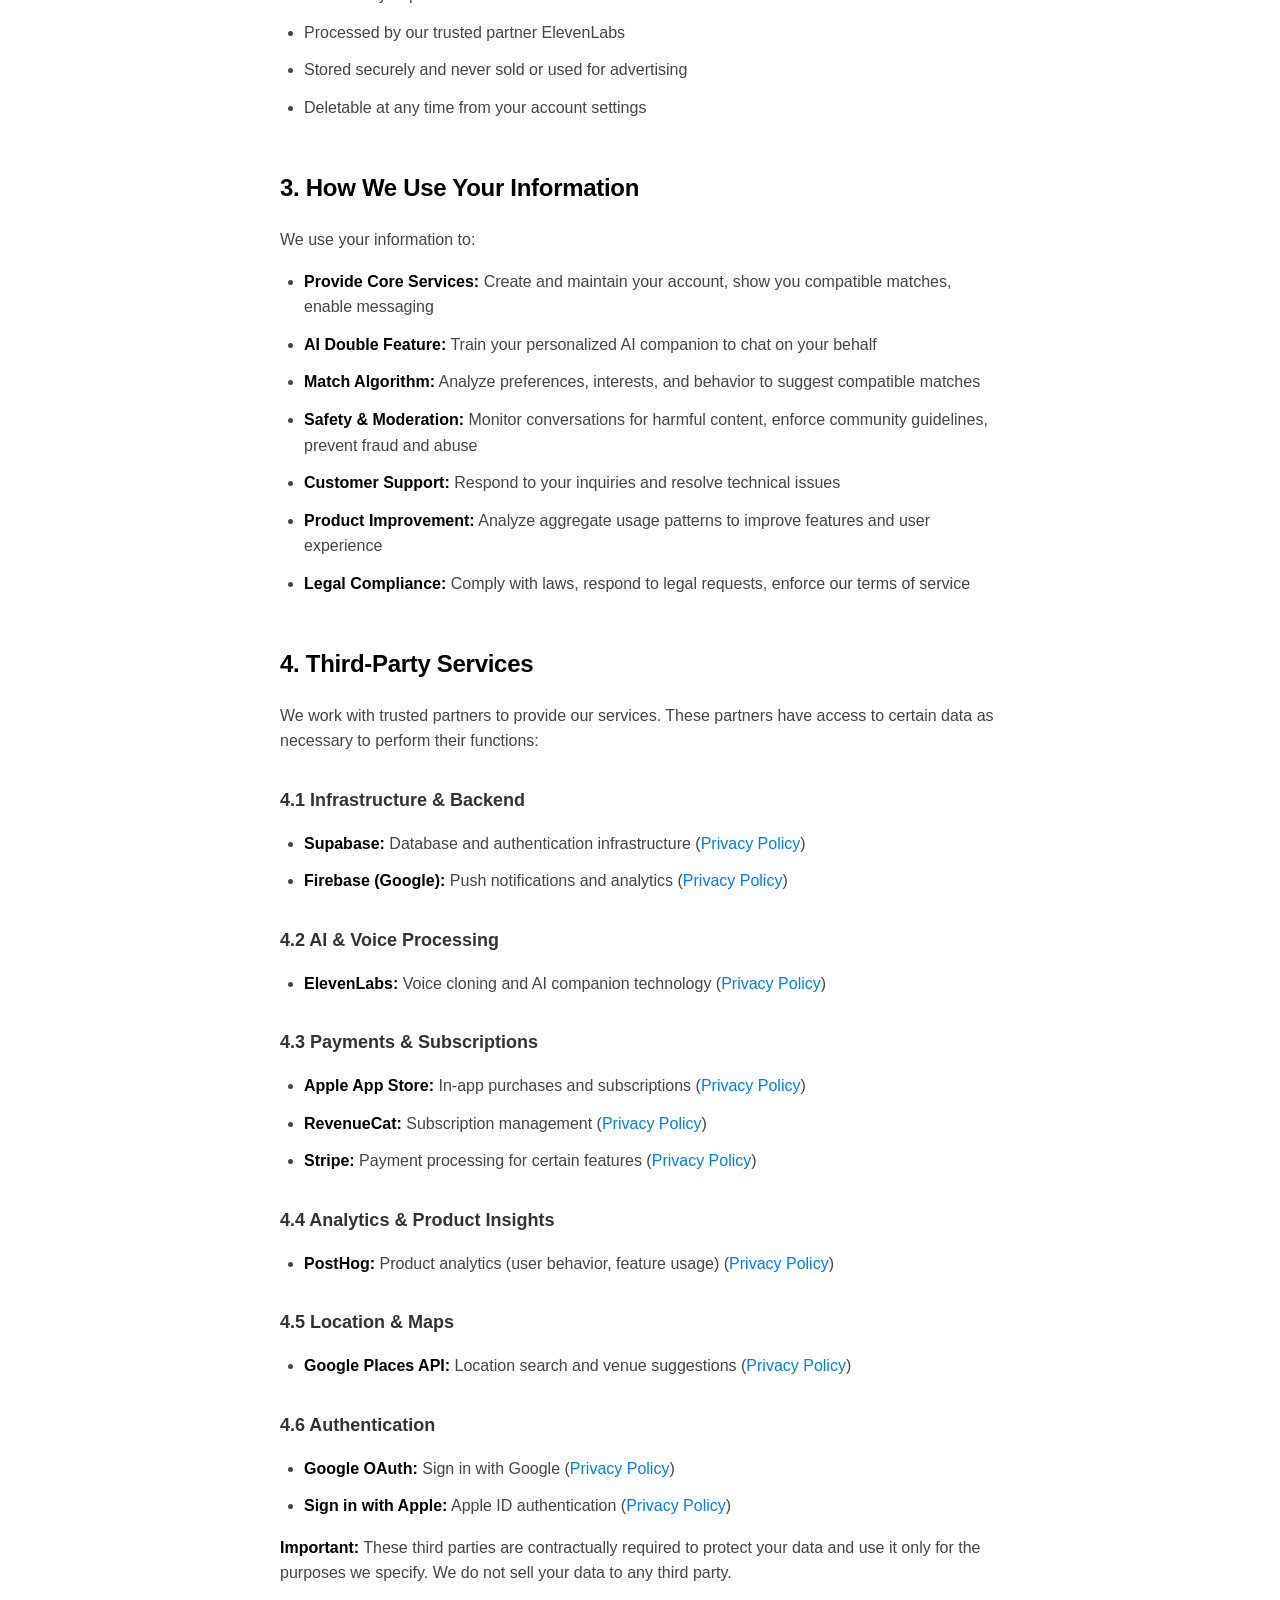
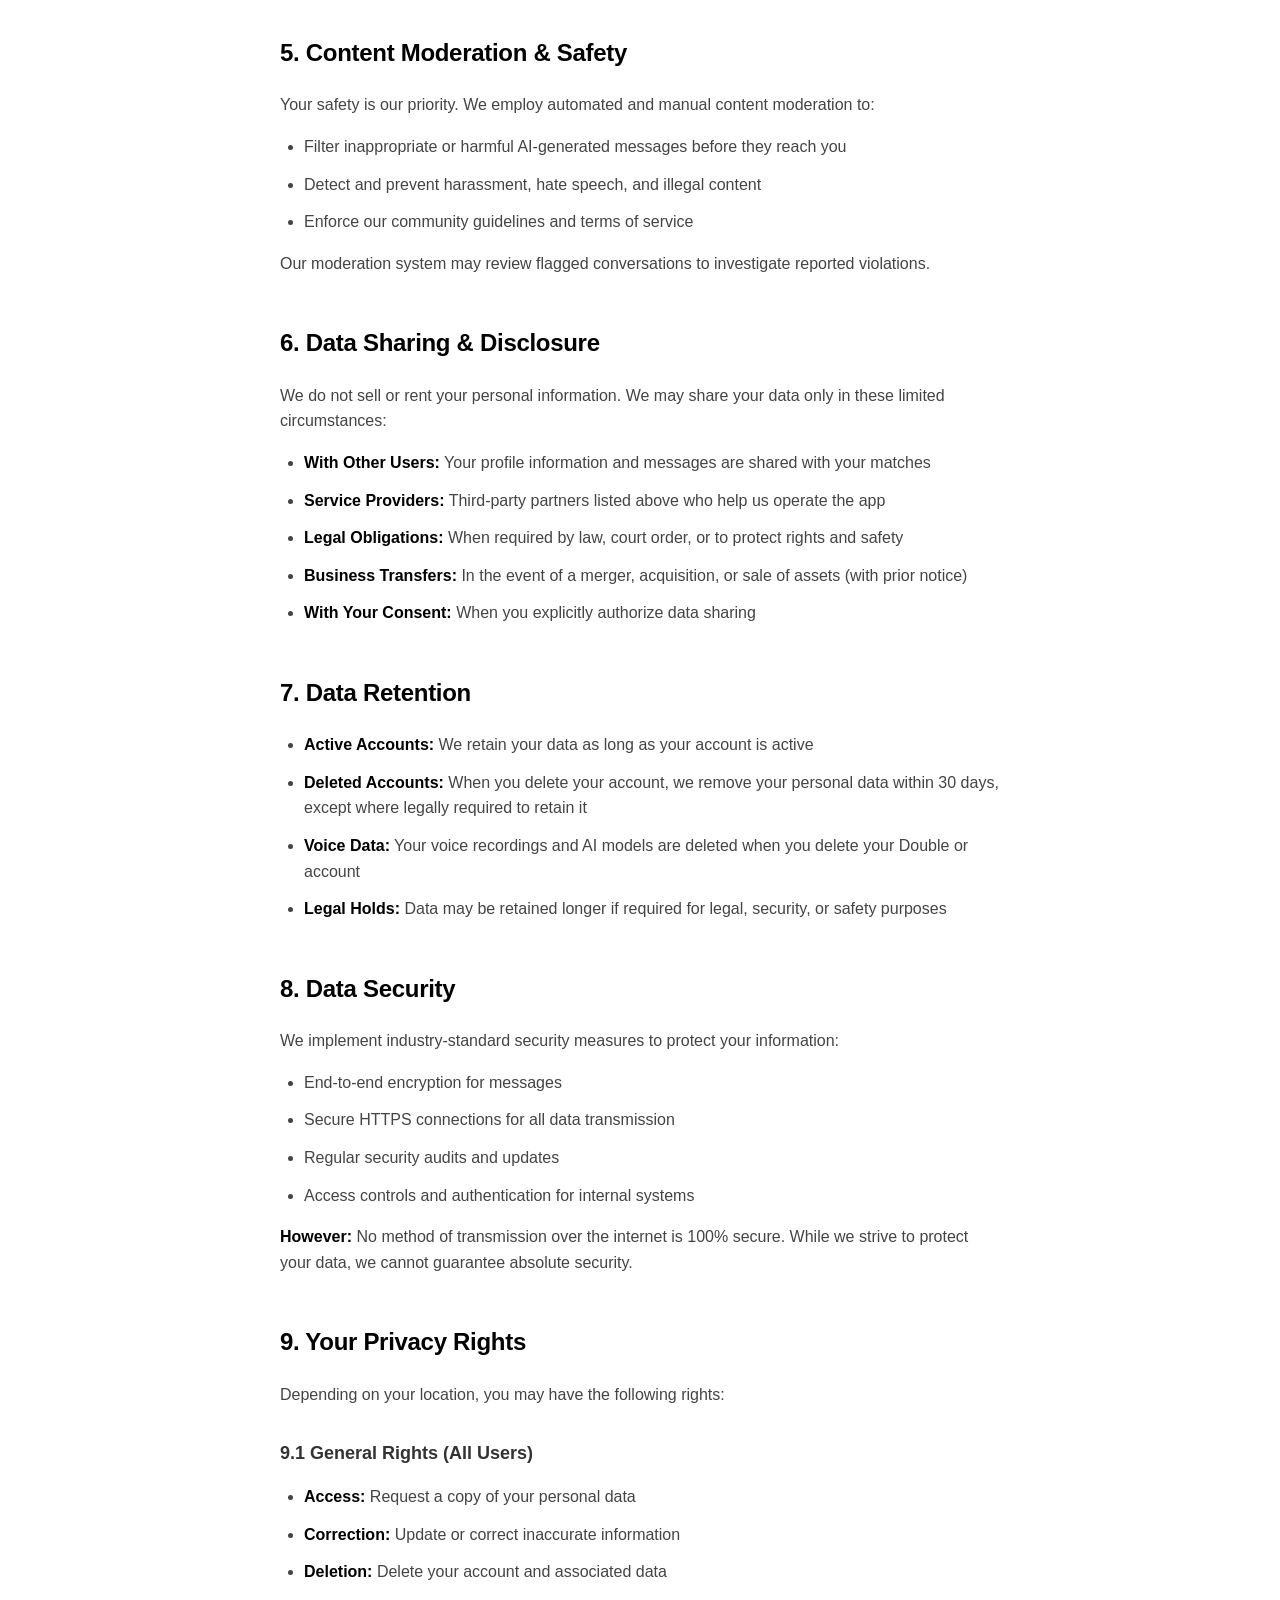
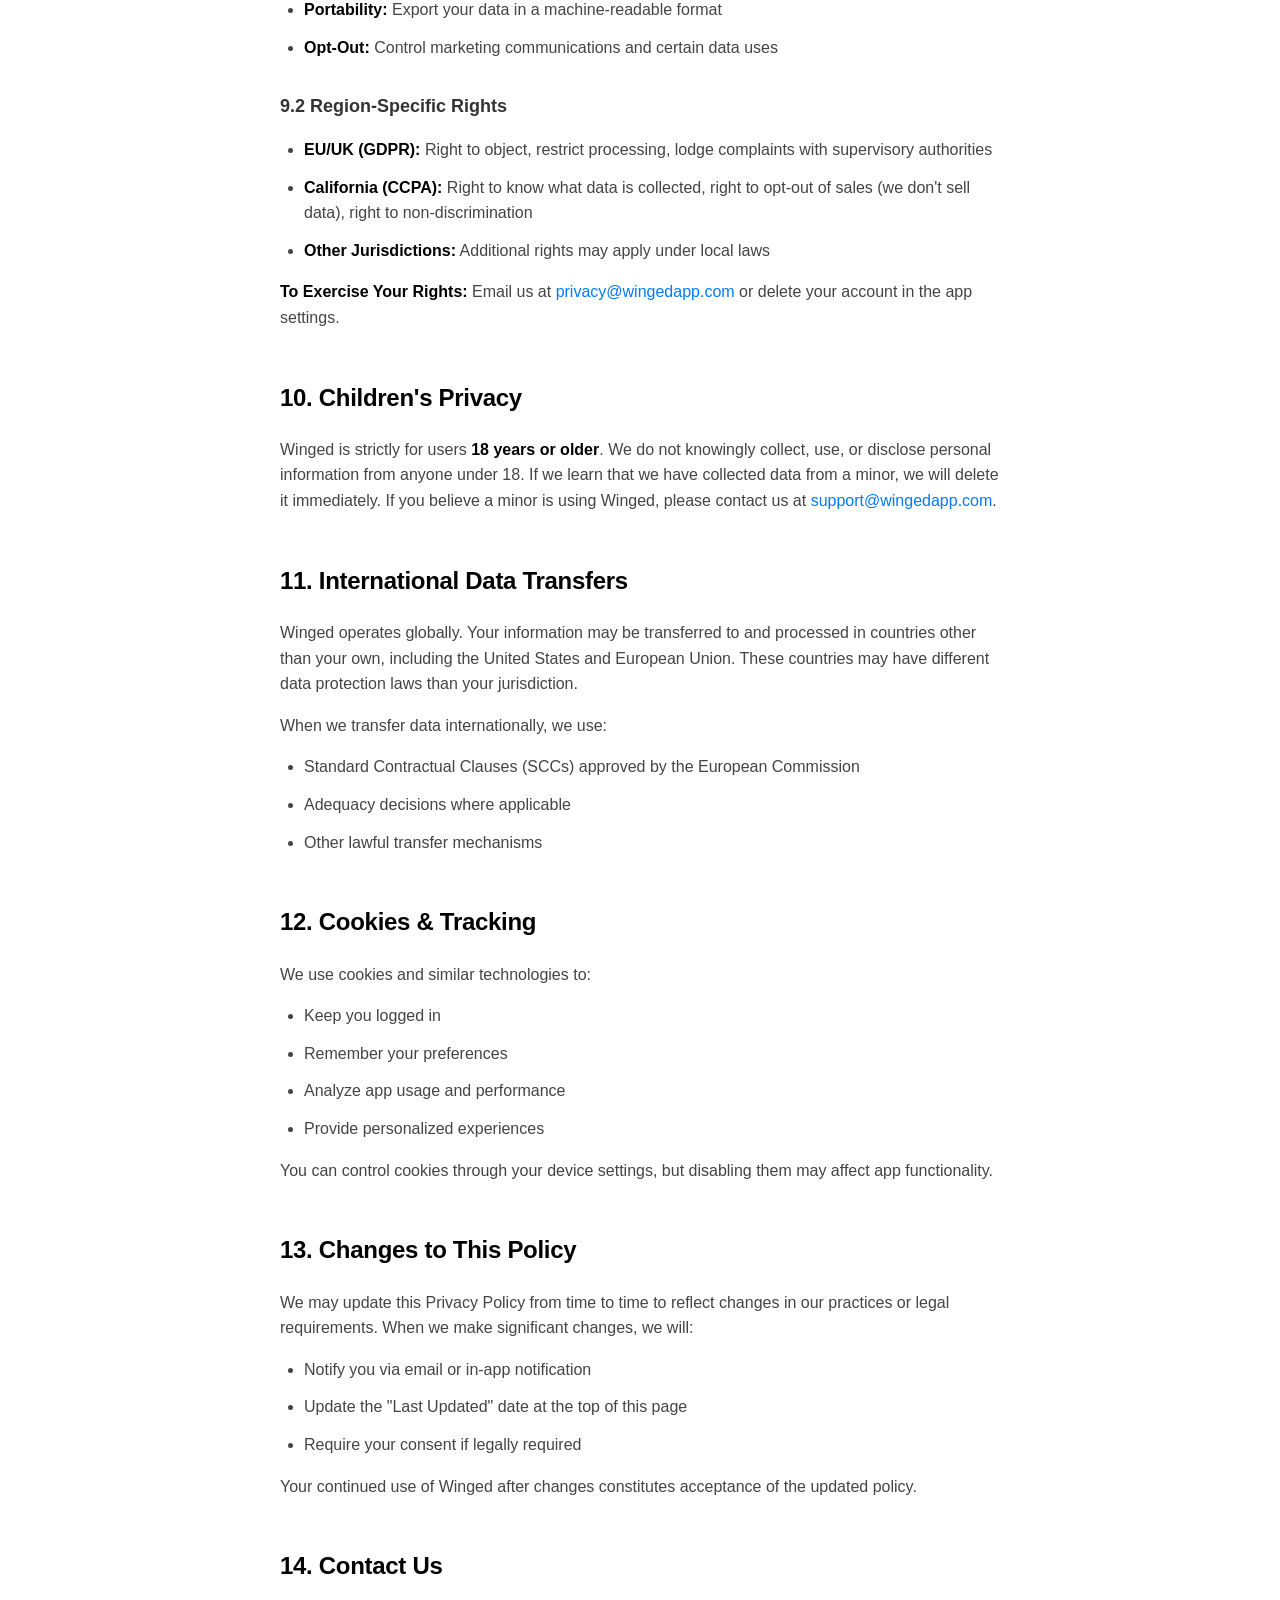
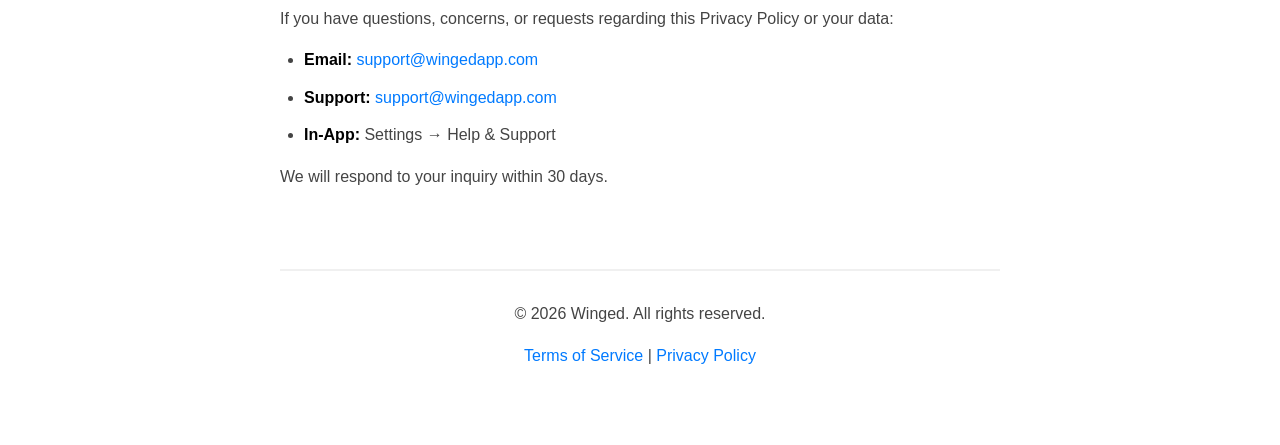
==== commit 61e12919: "Update index.html" ====
--- a/privacy-policy/index.html
+++ b/privacy-policy/index.html
@@ -358,8 +358,8 @@
             <h2>14. Contact Us</h2>
             <p>If you have questions, concerns, or requests regarding this Privacy Policy or your data:</p>
             <ul>
-                <li><strong>Email:</strong> <a href="mailto:privacy@wingedapp.com">privacy@wingedapp.com</a></li>
-                <li><strong>Support:</strong> <a href="mailto:privacy@wingedapp.com">privacy@wingedapp.com</a></li>
+                <li><strong>Email:</strong> <a href="mailto:support@wingedapp.com">support@wingedapp.com</a></li>
+                <li><strong>Support:</strong> <a href="mailto:support@wingedapp.com">support@wingedapp.com</a></li>
                 <li><strong>In-App:</strong> Settings → Help & Support</li>
             </ul>
             <p>We will respond to your inquiry within 30 days.</p>
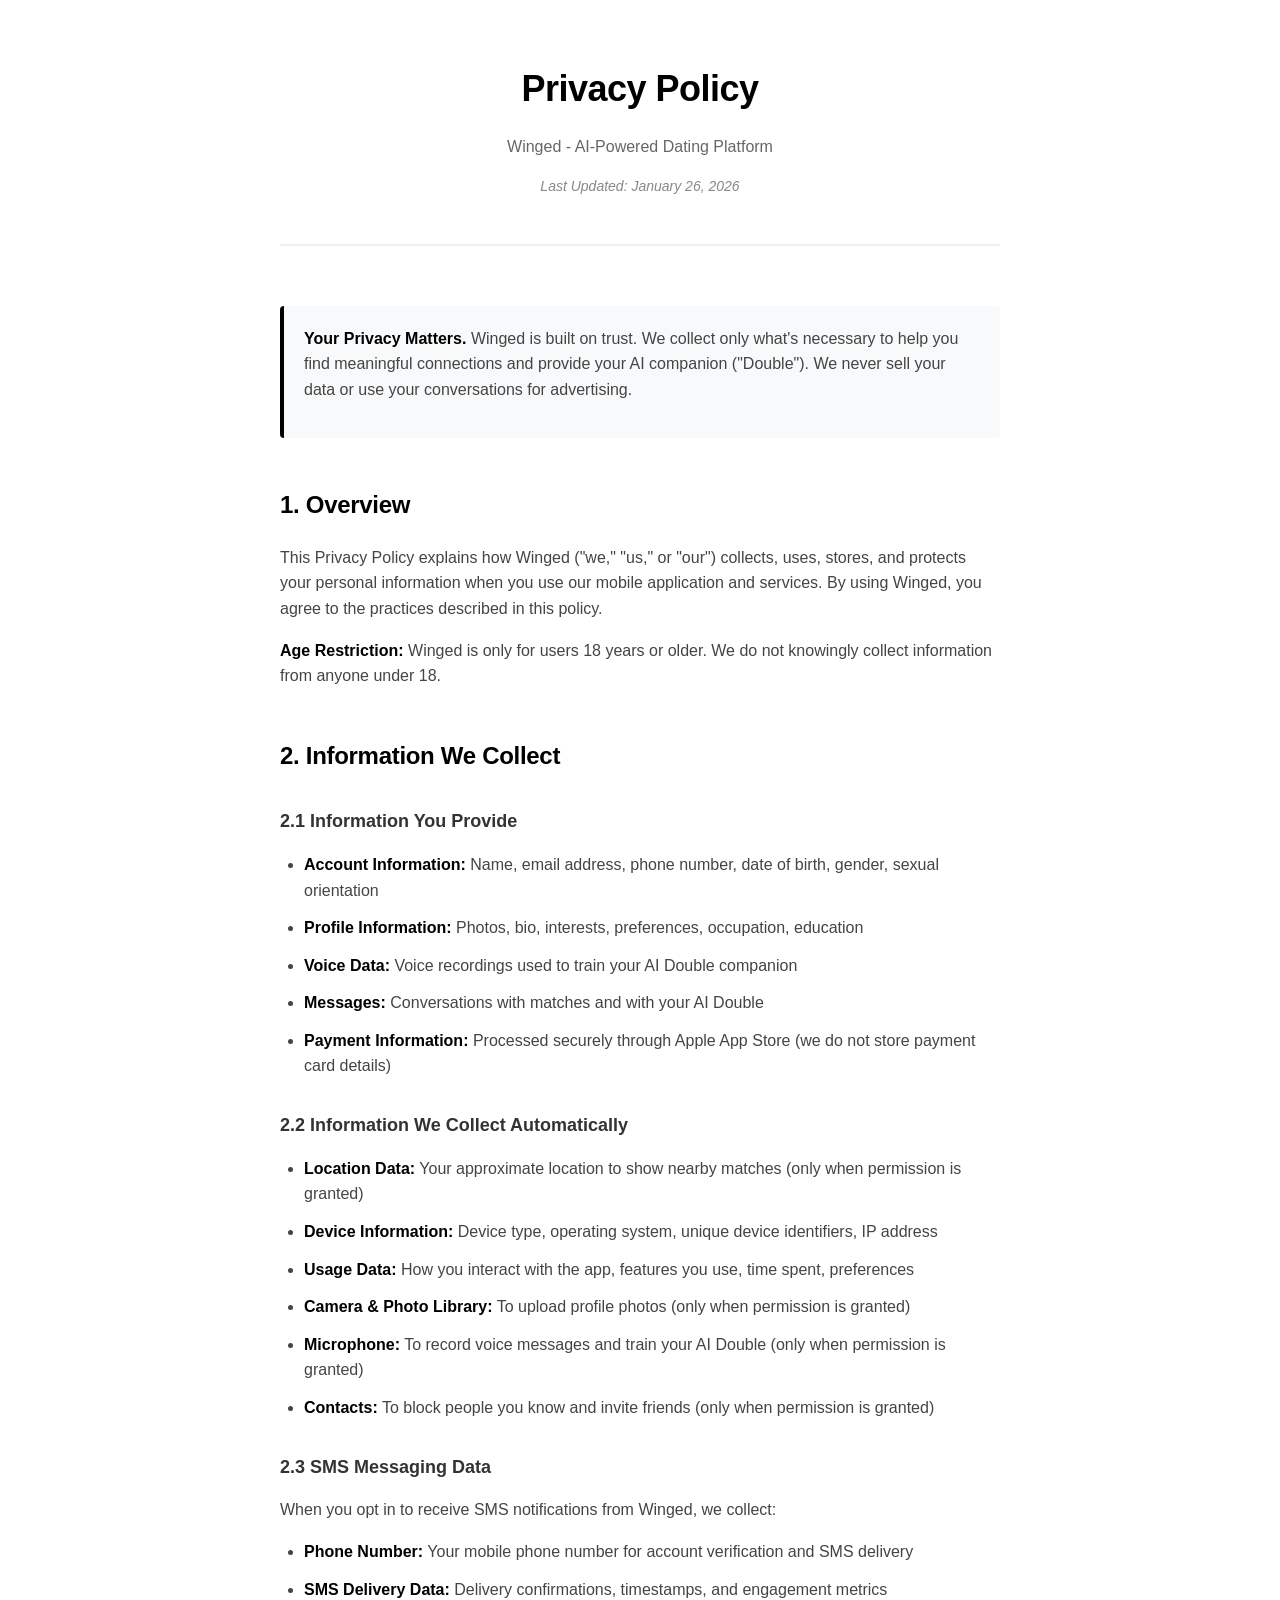
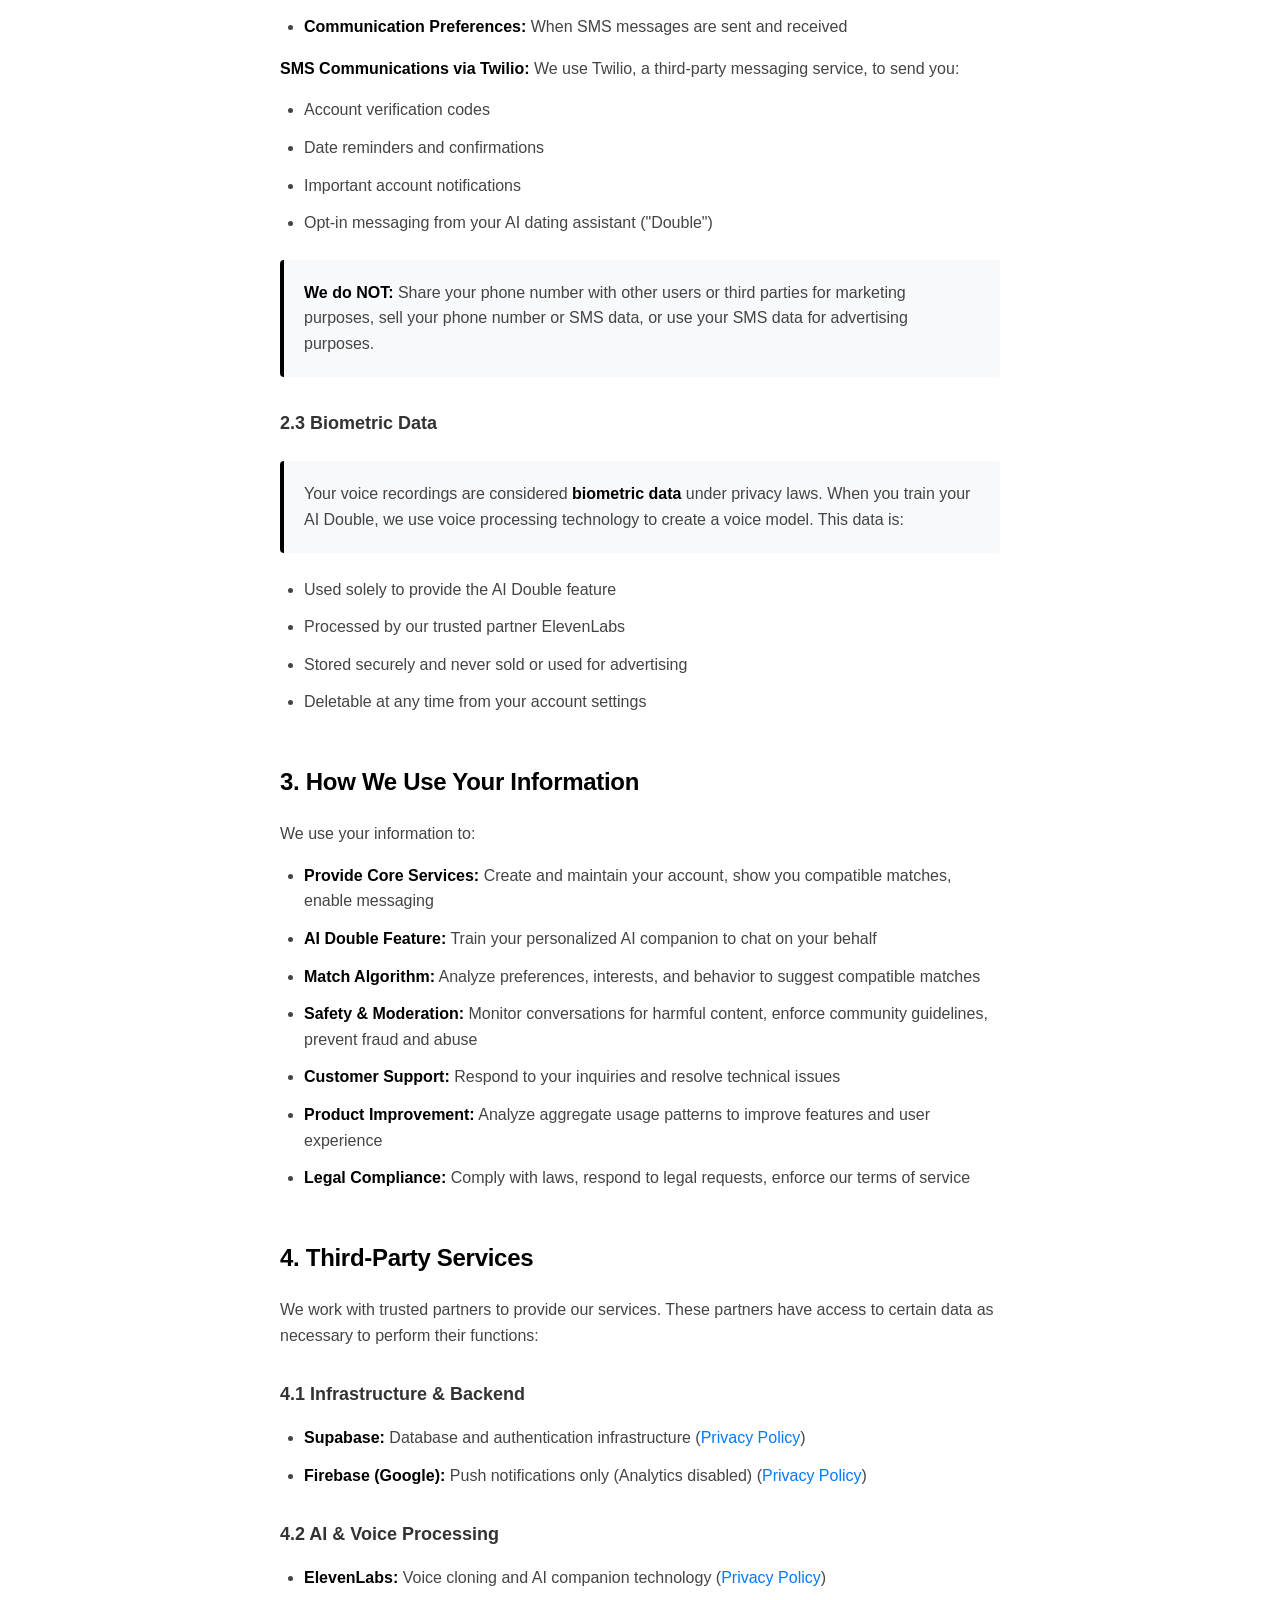
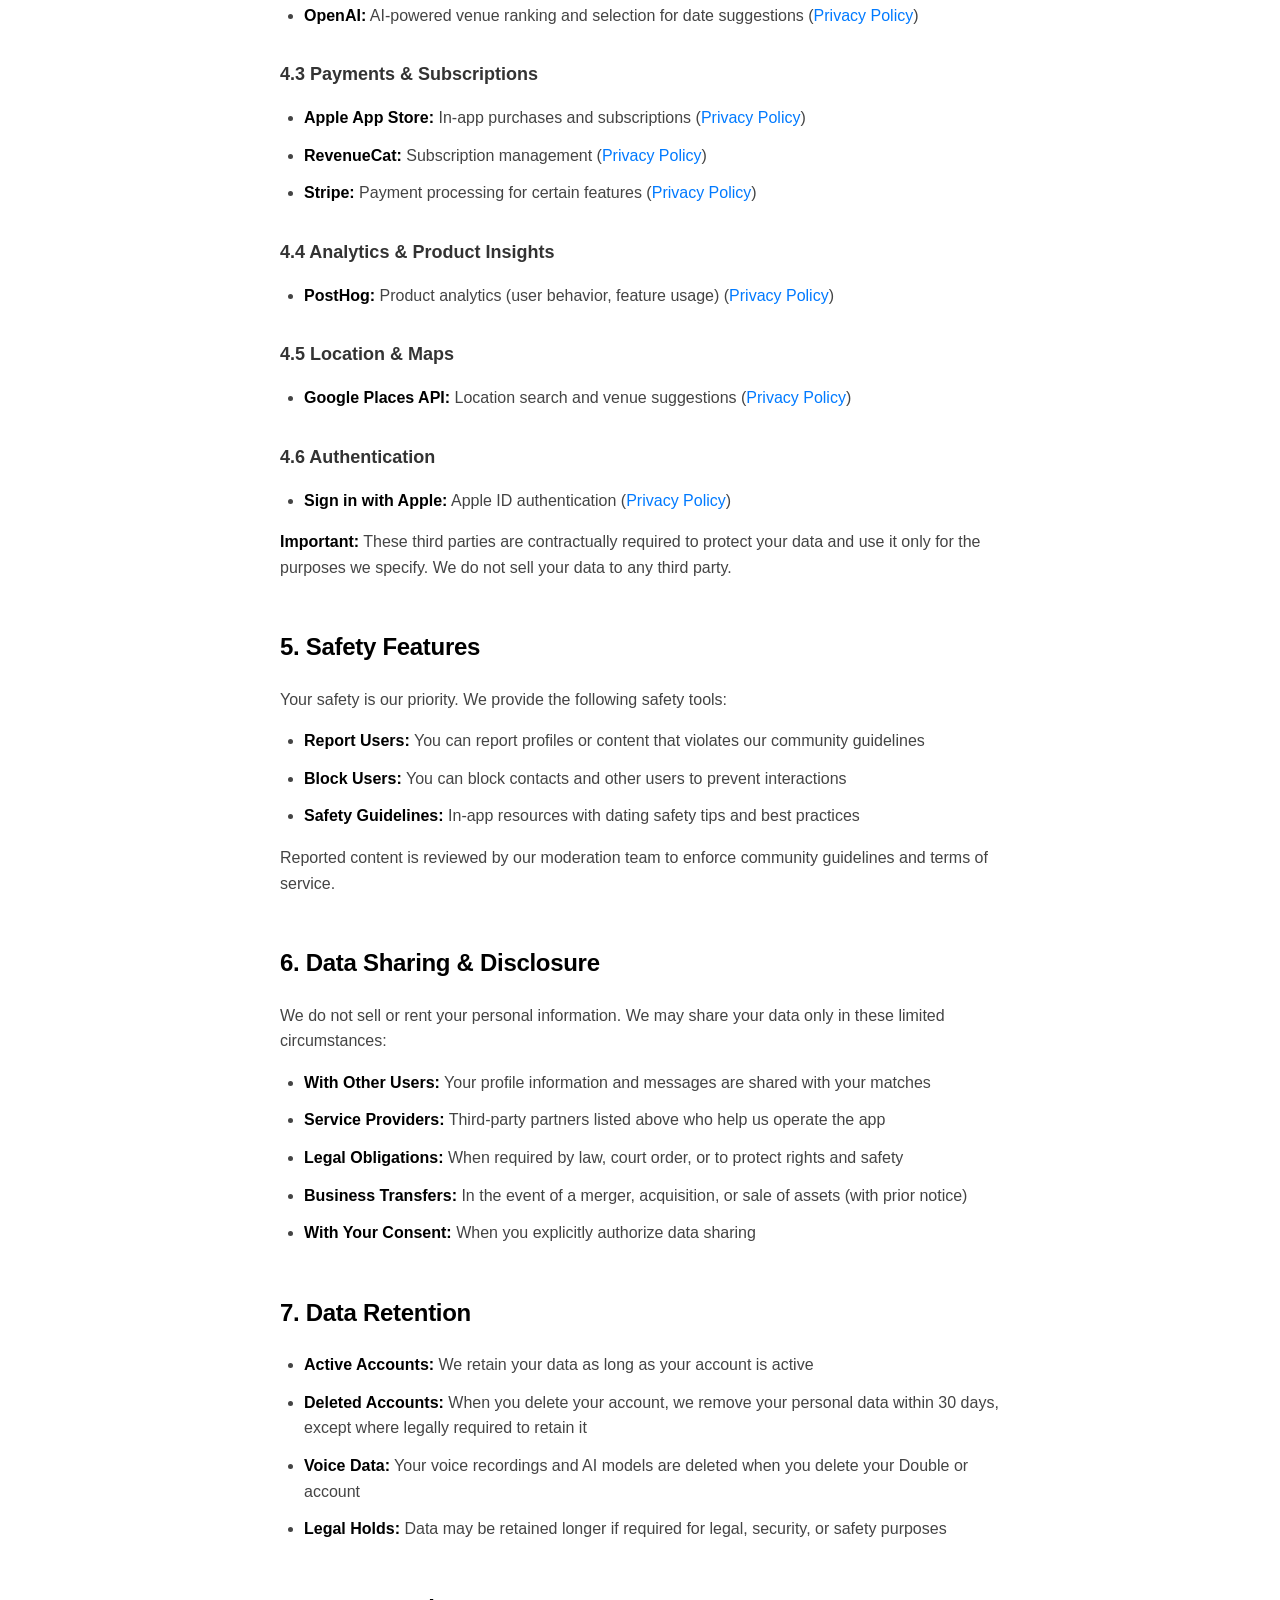
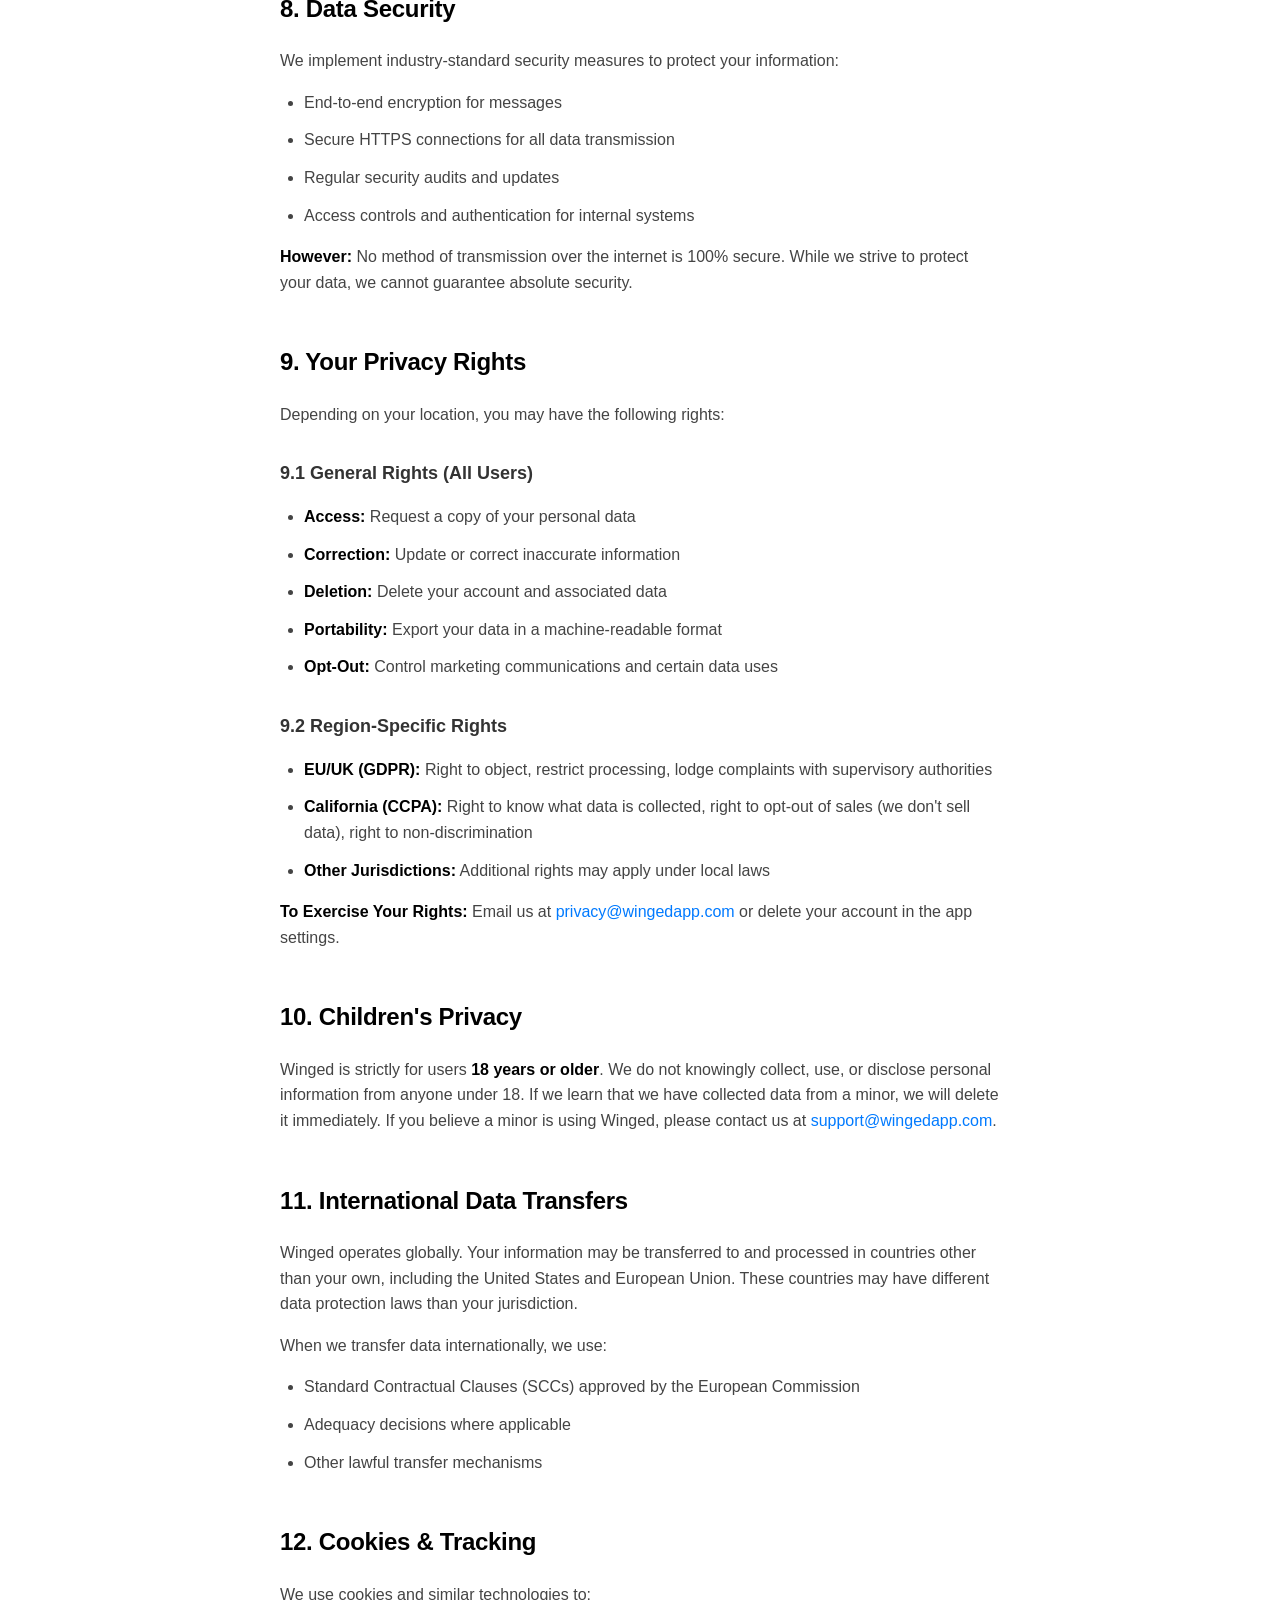
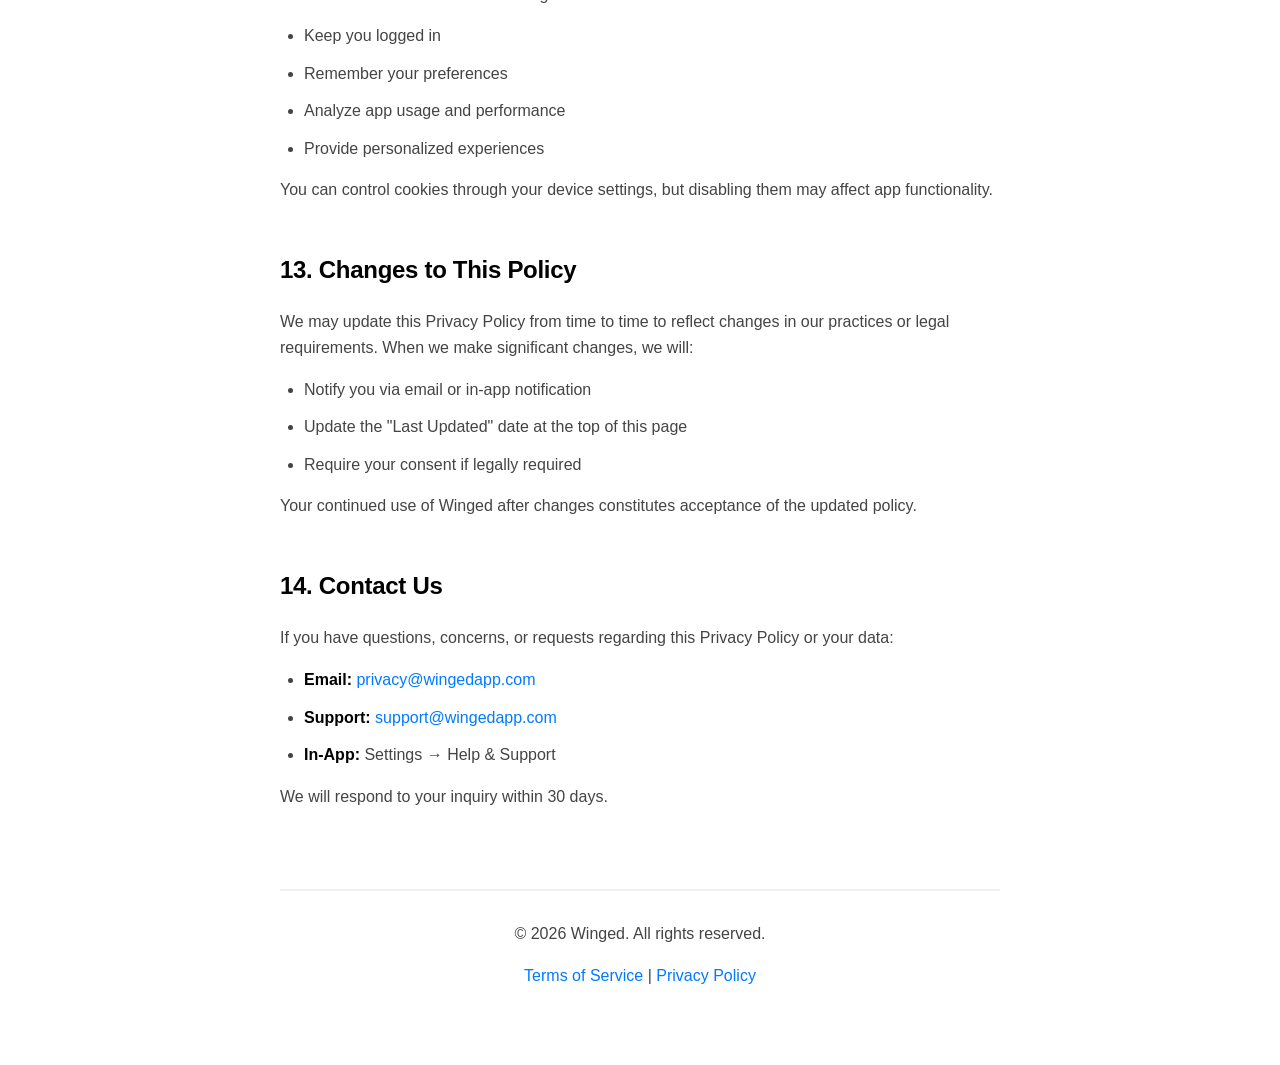
==== commit 12f96e30: "Add comprehensive SMS/Twilio disclosures to legal documents Privacy Policy: - Added Section 2.3 SMS " ====
--- a/privacy-policy/index.html
+++ b/privacy-policy/index.html
@@ -147,7 +147,8 @@
     <div class="container">
         <header>
             <h1>Privacy Policy</h1>
-            <p class="subtitle">Winged - Agentic Dating Platform</p>
+            <p class="subtitle">Winged - AI-Powered Dating Platform</p>
+            <p class="date">Last Updated: January 26, 2026</p>
         </header>
 
         <div class="highlight">
@@ -181,6 +182,22 @@
                 <li><strong>Microphone:</strong> To record voice messages and train your AI Double (only when permission is granted)</li>
                 <li><strong>Contacts:</strong> To block people you know and invite friends (only when permission is granted)</li>
             </ul>
+
+            <h3>2.3 SMS Messaging Data</h3>
+            <p>When you opt in to receive SMS notifications from Winged, we collect:</p>
+            <ul>
+                <li><strong>Phone Number:</strong> Your mobile phone number for account verification and SMS delivery</li>
+                <li><strong>SMS Delivery Data:</strong> Delivery confirmations, timestamps, and engagement metrics</li>
+                <li><strong>Communication Preferences:</strong> When SMS messages are sent and received</li>
+            </ul>
+            <p><strong>SMS Communications via Twilio:</strong> We use Twilio, a third-party messaging service, to send you:</p>
+            <ul>
+                <li>Account verification codes</li>
+                <li>Date reminders and confirmations</li>
+                <li>Important account notifications</li>
+                <li>Opt-in messaging from your AI dating assistant ("Double")</li>
+            </ul>
+            <p class="highlight"><strong>We do NOT:</strong> Share your phone number with other users or third parties for marketing purposes, sell your phone number or SMS data, or use your SMS data for advertising purposes.</p>
 
             <h3>2.3 Biometric Data</h3>
             <p class="highlight">Your voice recordings are considered <strong>biometric data</strong> under privacy laws. When you train your AI Double, we use voice processing technology to create a voice model. This data is:</p>
@@ -213,12 +230,13 @@
             <h3>4.1 Infrastructure & Backend</h3>
             <ul>
                 <li><strong>Supabase:</strong> Database and authentication infrastructure (<a href="https://supabase.com/privacy" target="_blank">Privacy Policy</a>)</li>
-                <li><strong>Firebase (Google):</strong> Push notifications and analytics (<a href="https://firebase.google.com/support/privacy" target="_blank">Privacy Policy</a>)</li>
+                <li><strong>Firebase (Google):</strong> Push notifications only (Analytics disabled) (<a href="https://firebase.google.com/support/privacy" target="_blank">Privacy Policy</a>)</li>
             </ul>
 
             <h3>4.2 AI & Voice Processing</h3>
             <ul>
                 <li><strong>ElevenLabs:</strong> Voice cloning and AI companion technology (<a href="https://elevenlabs.io/privacy" target="_blank">Privacy Policy</a>)</li>
+                <li><strong>OpenAI:</strong> AI-powered venue ranking and selection for date suggestions (<a href="https://openai.com/policies/privacy-policy" target="_blank">Privacy Policy</a>)</li>
             </ul>
 
             <h3>4.3 Payments & Subscriptions</h3>
@@ -240,7 +258,6 @@
 
             <h3>4.6 Authentication</h3>
             <ul>
-                <li><strong>Google OAuth:</strong> Sign in with Google (<a href="https://policies.google.com/privacy" target="_blank">Privacy Policy</a>)</li>
                 <li><strong>Sign in with Apple:</strong> Apple ID authentication (<a href="https://www.apple.com/legal/privacy/" target="_blank">Privacy Policy</a>)</li>
             </ul>
 
@@ -248,14 +265,14 @@
         </div>
 
         <div class="section">
-            <h2>5. Content Moderation & Safety</h2>
-            <p>Your safety is our priority. We employ automated and manual content moderation to:</p>
-            <ul>
-                <li>Filter inappropriate or harmful AI-generated messages before they reach you</li>
-                <li>Detect and prevent harassment, hate speech, and illegal content</li>
-                <li>Enforce our community guidelines and terms of service</li>
-            </ul>
-            <p>Our moderation system may review flagged conversations to investigate reported violations.</p>
+            <h2>5. Safety Features</h2>
+            <p>Your safety is our priority. We provide the following safety tools:</p>
+            <ul>
+                <li><strong>Report Users:</strong> You can report profiles or content that violates our community guidelines</li>
+                <li><strong>Block Users:</strong> You can block contacts and other users to prevent interactions</li>
+                <li><strong>Safety Guidelines:</strong> In-app resources with dating safety tips and best practices</li>
+            </ul>
+            <p>Reported content is reviewed by our moderation team to enforce community guidelines and terms of service.</p>
         </div>
 
         <div class="section">
@@ -358,7 +375,7 @@
             <h2>14. Contact Us</h2>
             <p>If you have questions, concerns, or requests regarding this Privacy Policy or your data:</p>
             <ul>
-                <li><strong>Email:</strong> <a href="mailto:support@wingedapp.com">support@wingedapp.com</a></li>
+                <li><strong>Email:</strong> <a href="mailto:privacy@wingedapp.com">privacy@wingedapp.com</a></li>
                 <li><strong>Support:</strong> <a href="mailto:support@wingedapp.com">support@wingedapp.com</a></li>
                 <li><strong>In-App:</strong> Settings → Help & Support</li>
             </ul>
@@ -371,4 +388,4 @@
         </footer>
     </div>
 </body>
-</html>
+</html>
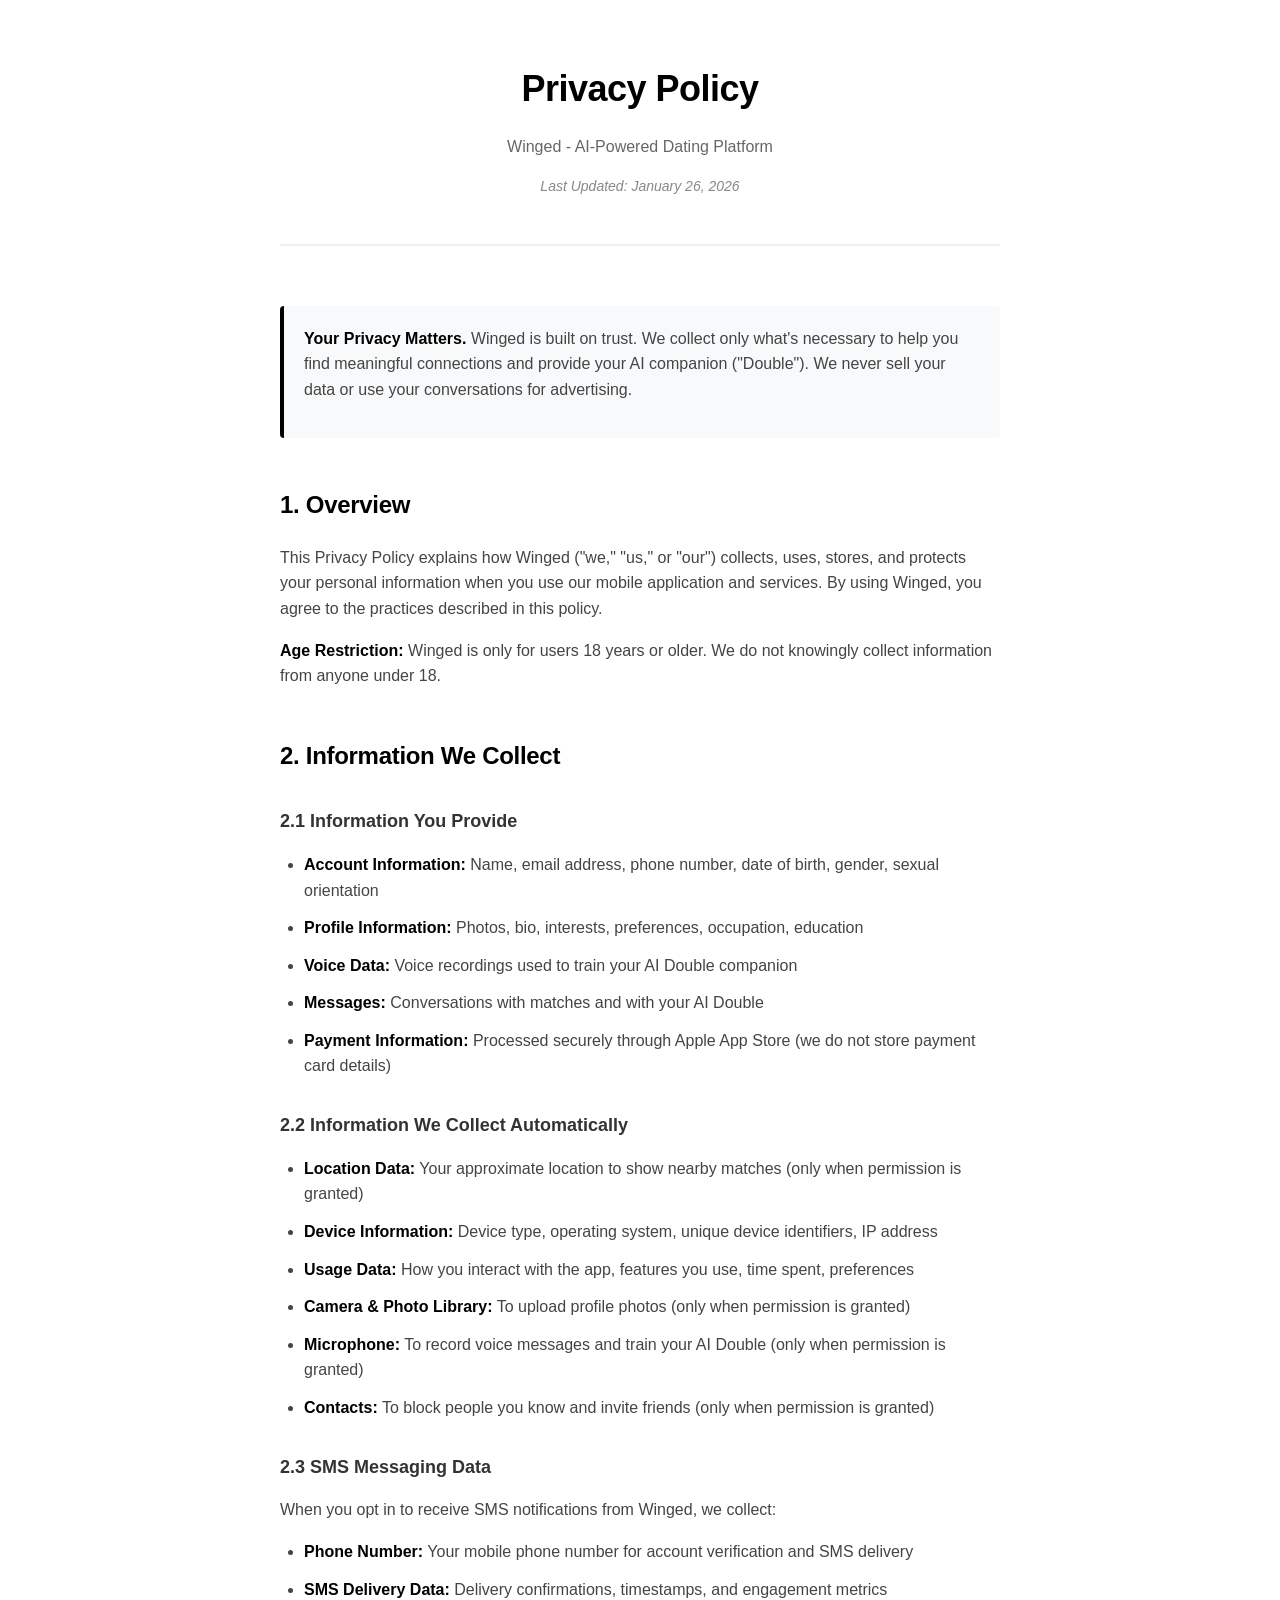
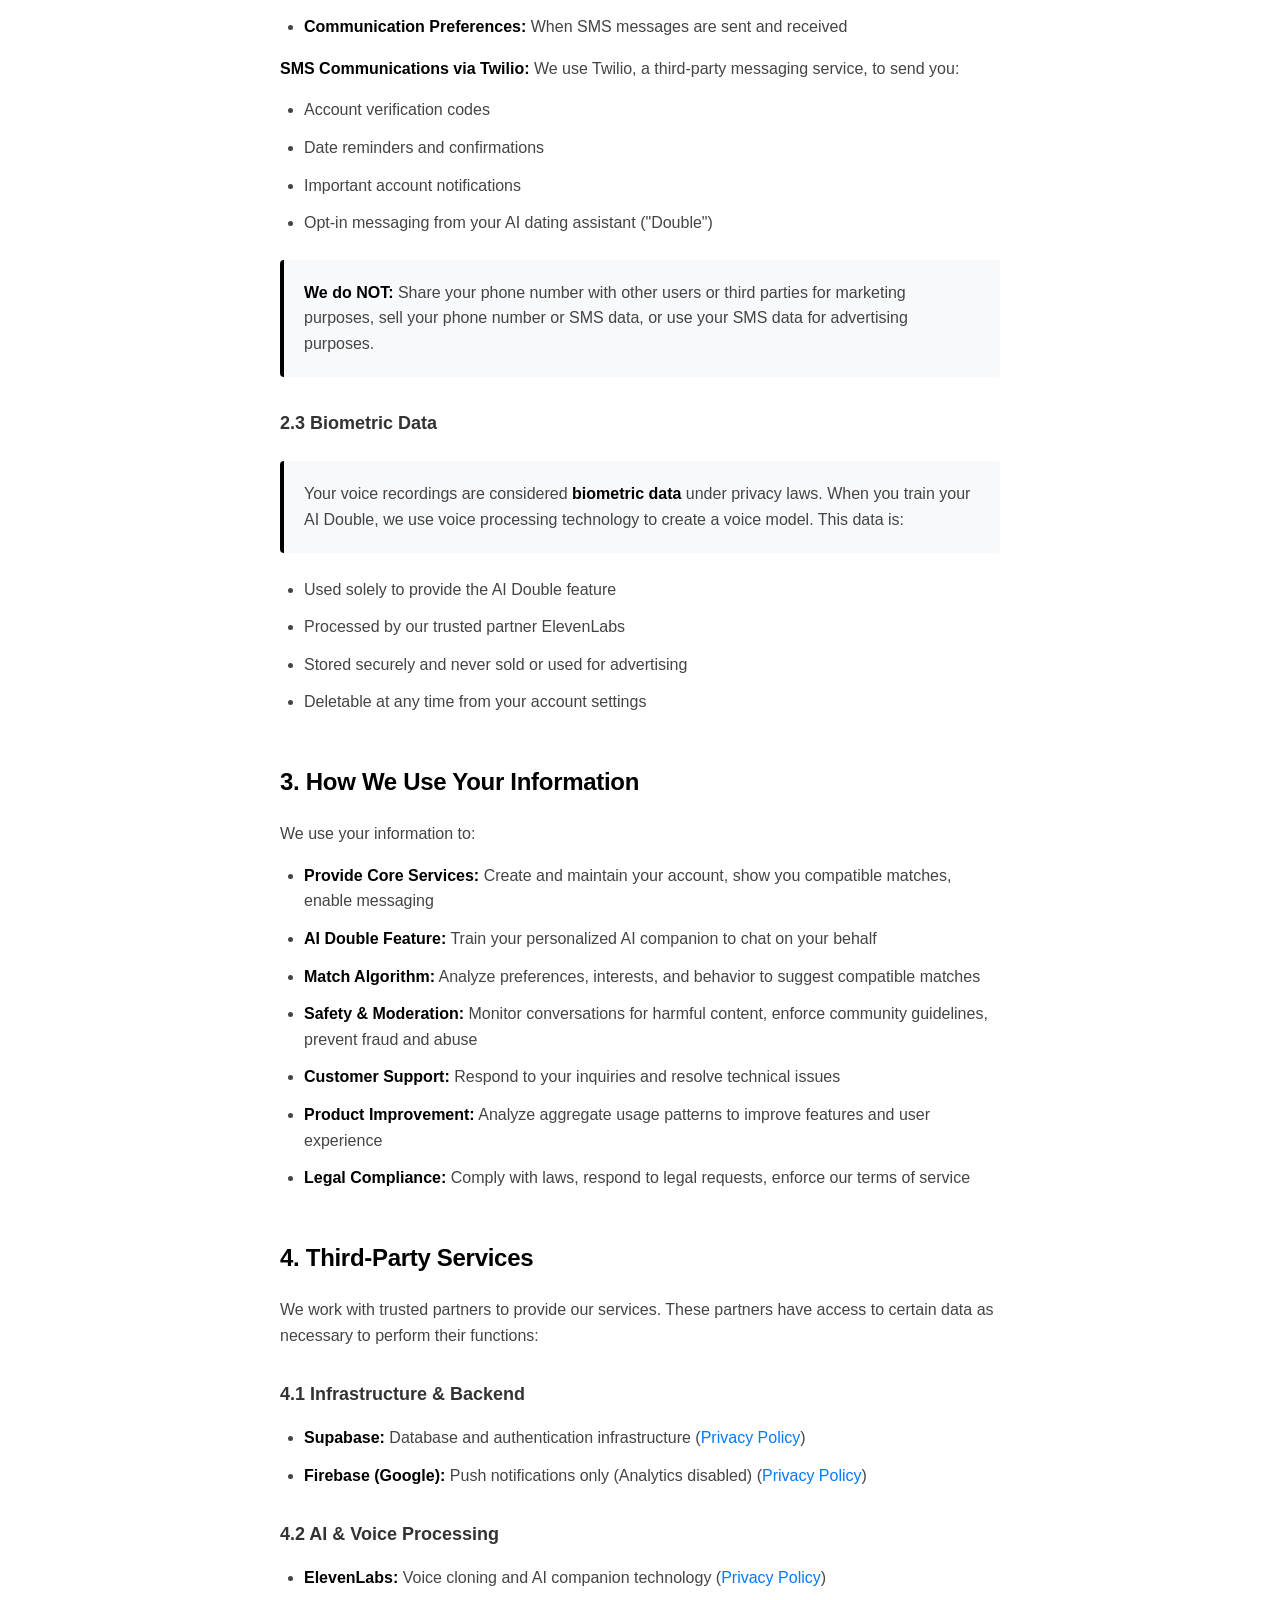
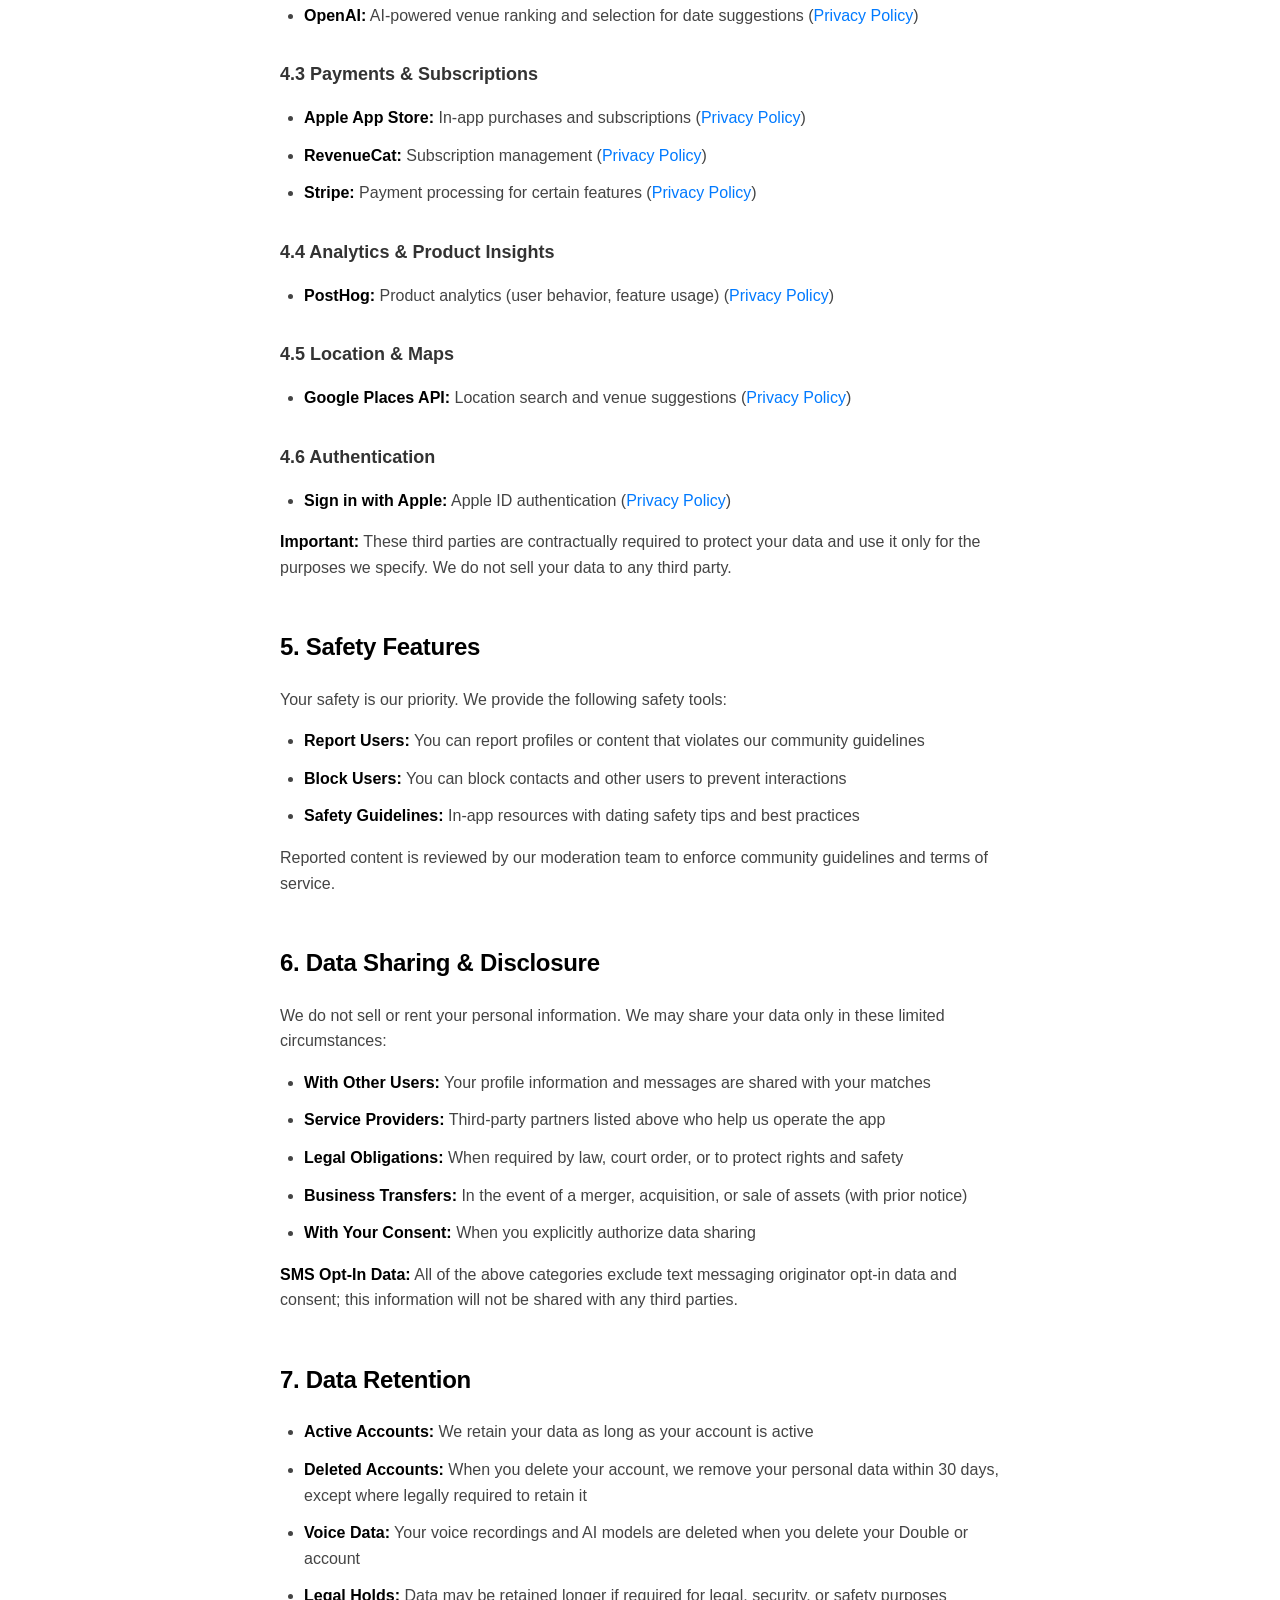
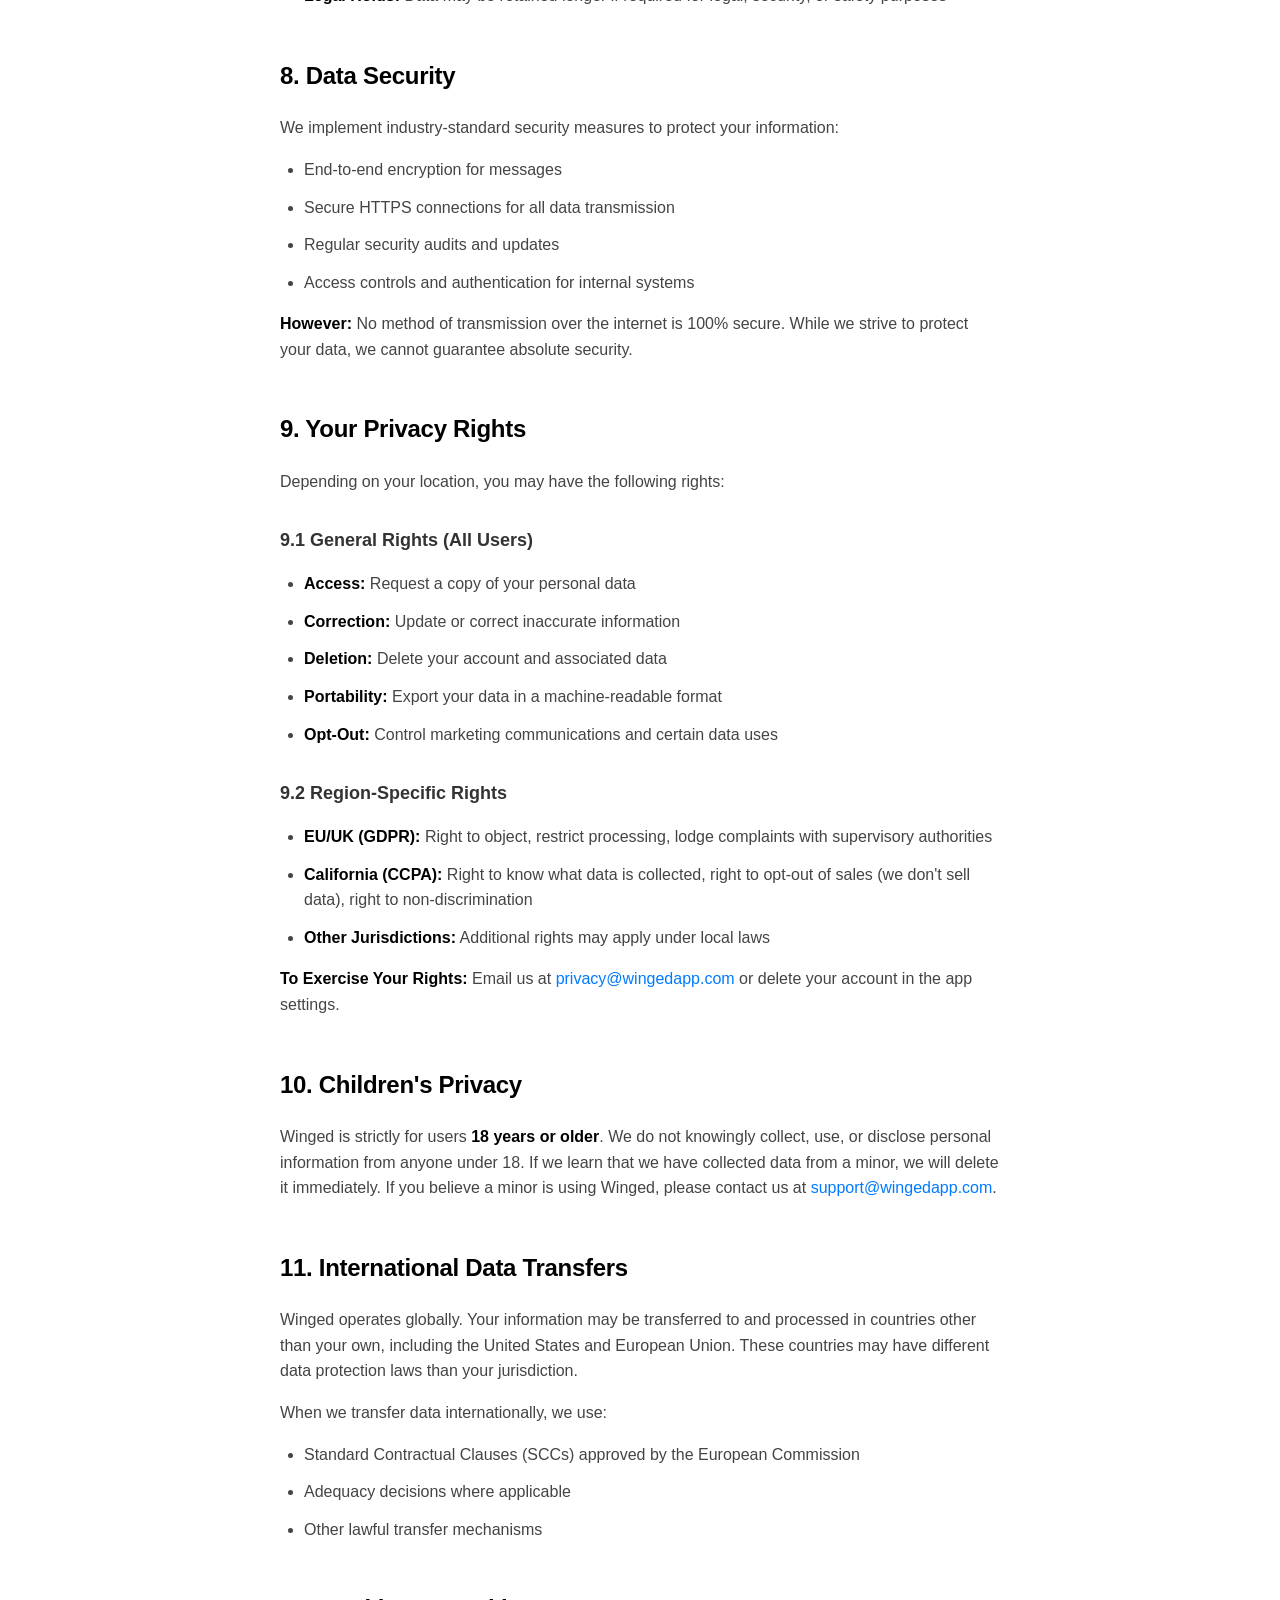
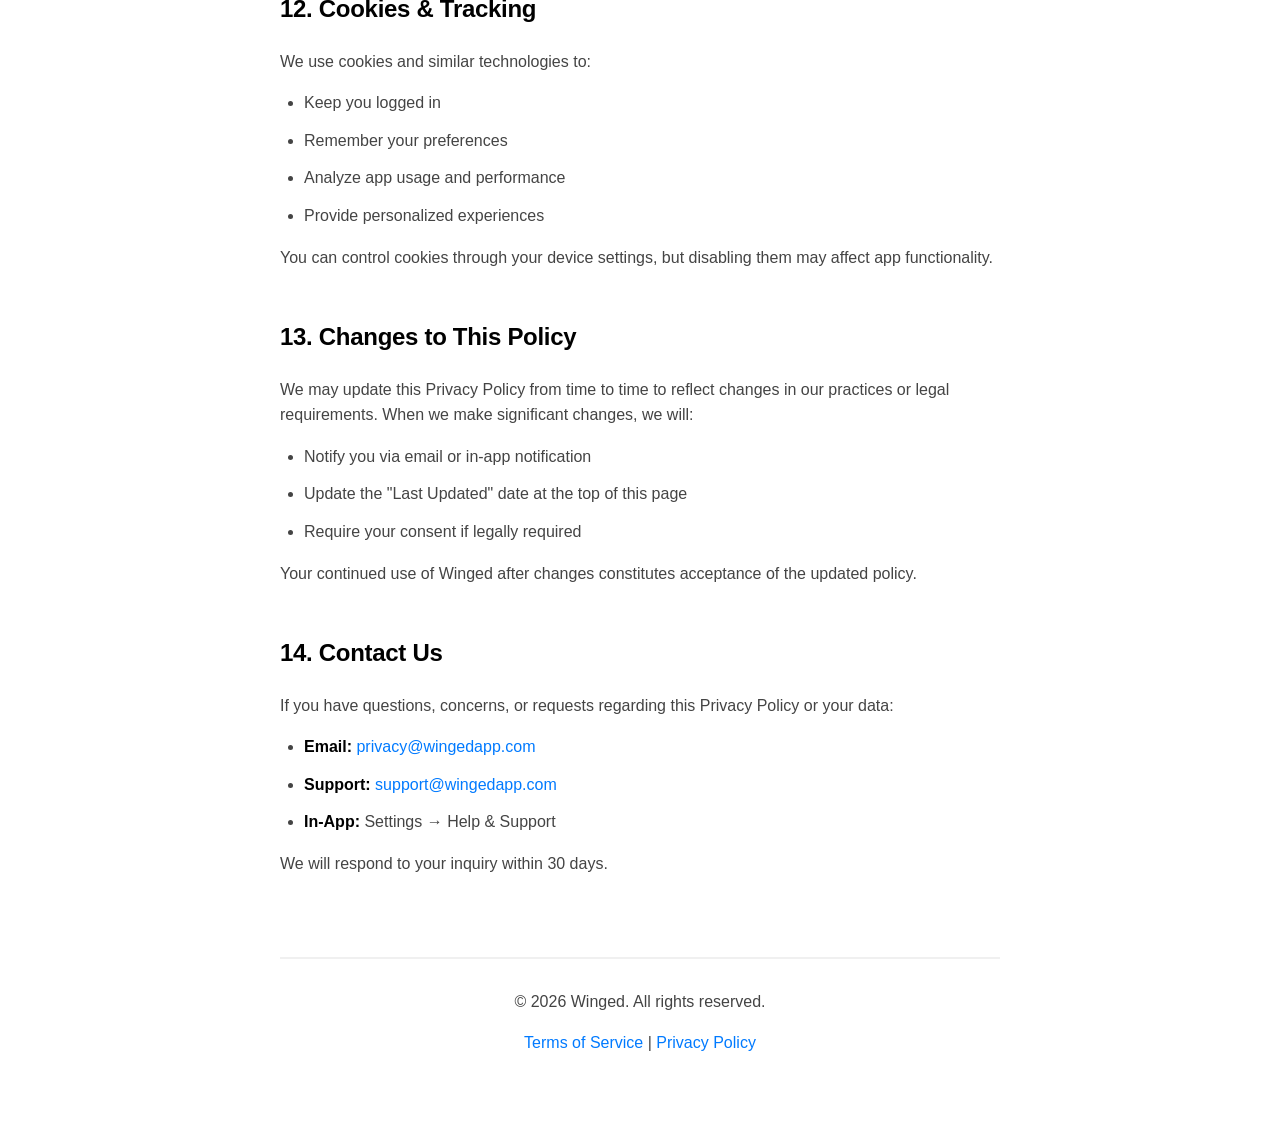
==== commit af14fb92: "Sync SMS compliance language to non-social legal pages - privacy-policy: add TCR SMS opt-in data exc" ====
--- a/privacy-policy/index.html
+++ b/privacy-policy/index.html
@@ -285,6 +285,7 @@
                 <li><strong>Business Transfers:</strong> In the event of a merger, acquisition, or sale of assets (with prior notice)</li>
                 <li><strong>With Your Consent:</strong> When you explicitly authorize data sharing</li>
             </ul>
+            <p><strong>SMS Opt-In Data:</strong> All of the above categories exclude text messaging originator opt-in data and consent; this information will not be shared with any third parties.</p>
         </div>
 
         <div class="section">
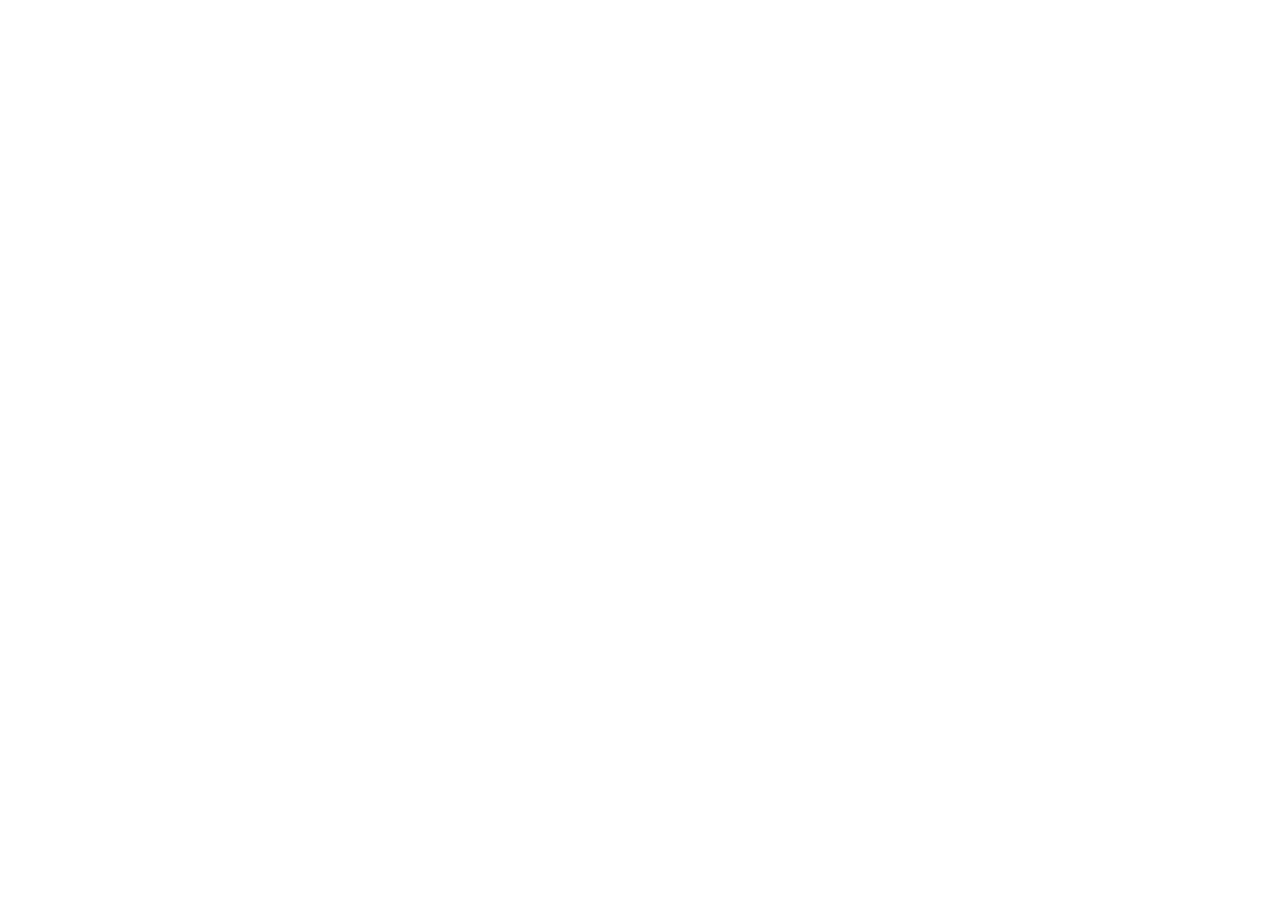
==== commit ac9b9fa4: "Redirect non-social legal pages to canonical social versions legal.wingedapp.com/privacy-policy → /p" ====
--- a/privacy-policy/index.html
+++ b/privacy-policy/index.html
@@ -3,6 +3,8 @@
 <head>
     <meta charset="UTF-8">
     <meta name="viewport" content="width=device-width, initial-scale=1.0">
+    <meta http-equiv="refresh" content="0; url=https://legal.wingedapp.com/privacy-policy-social/" />
+    <link rel="canonical" href="https://legal.wingedapp.com/privacy-policy-social/" />
     <title>Privacy Policy - Winged</title>
     <style>
         * {
